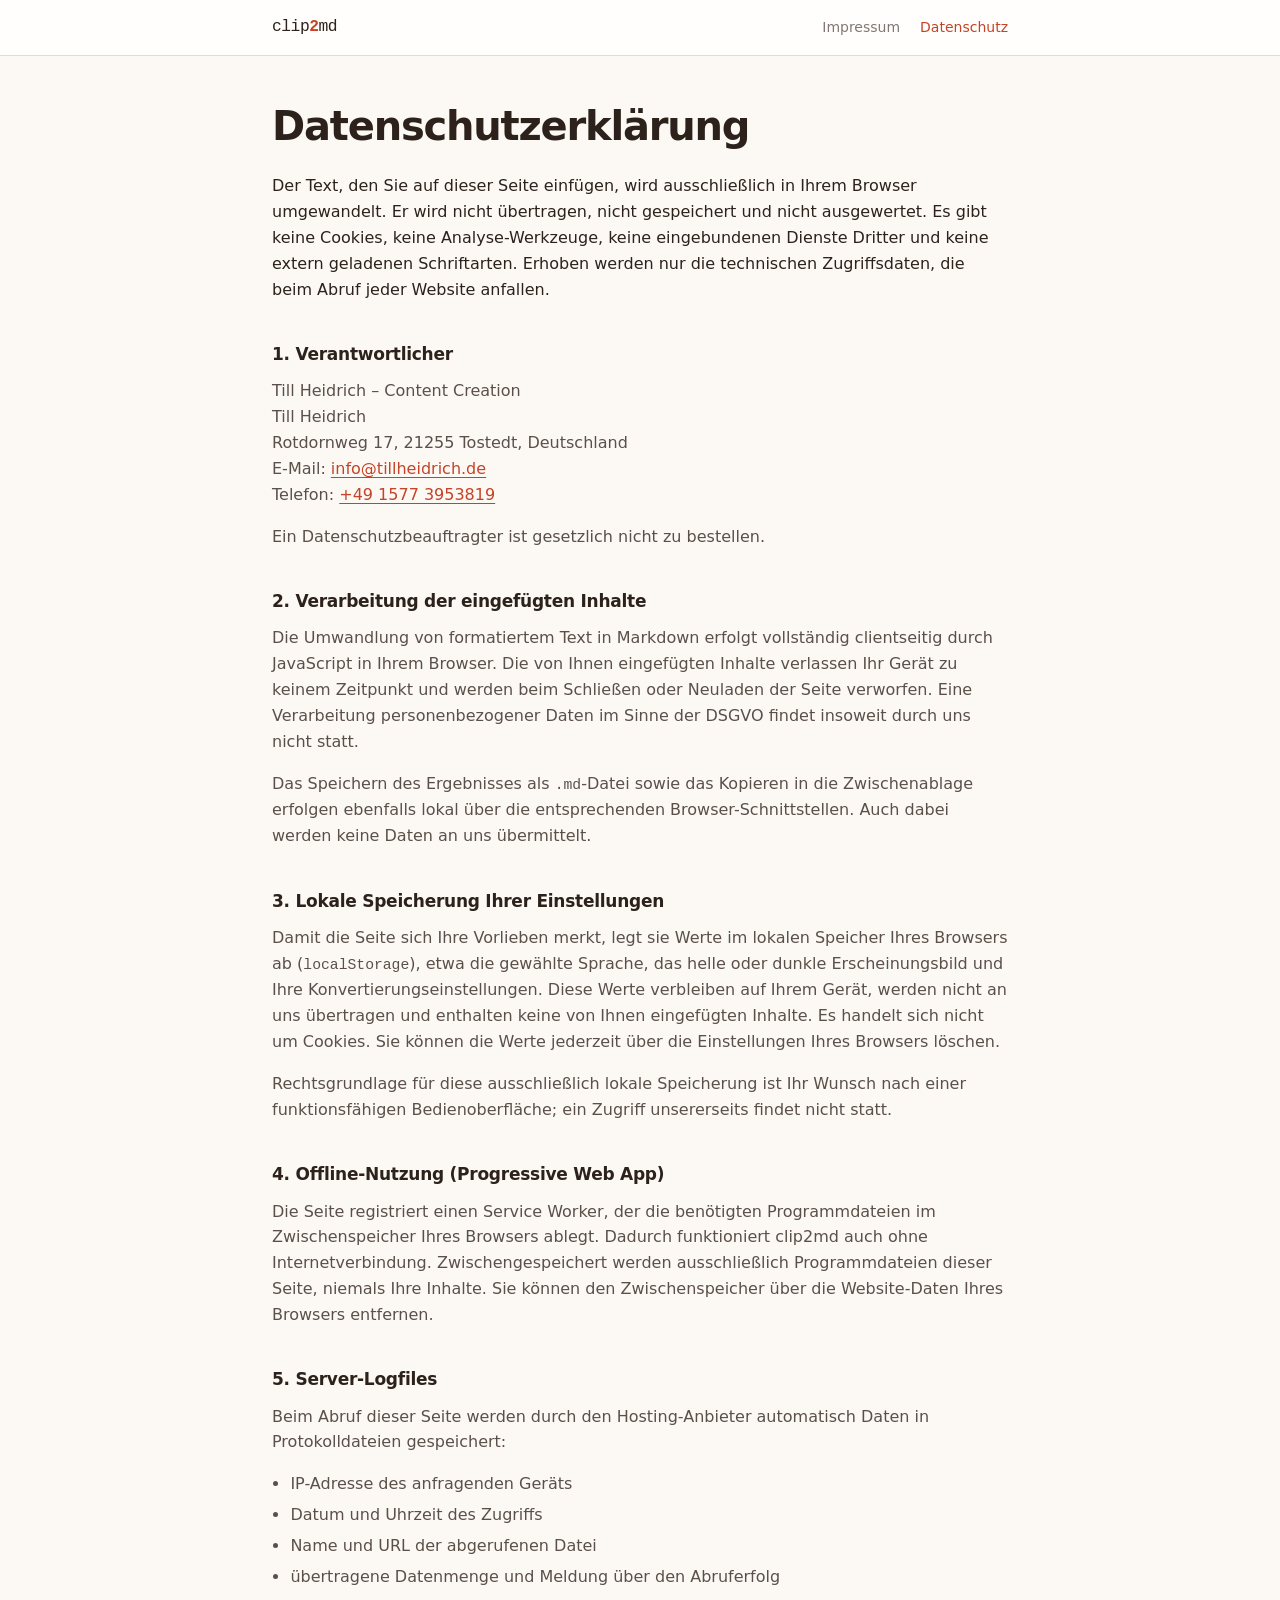
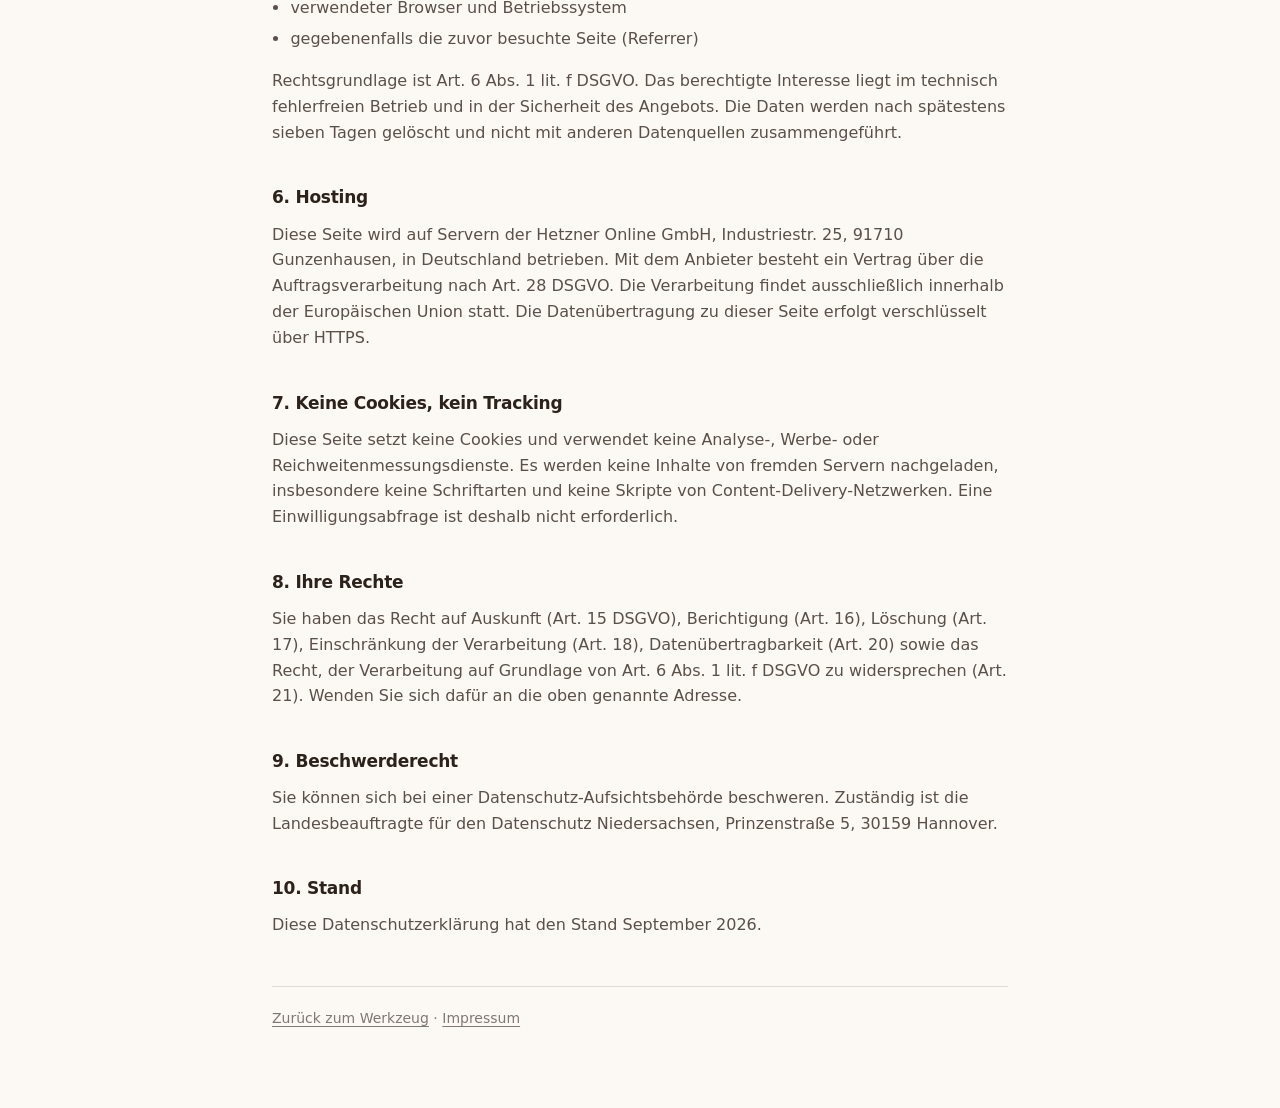
==== datenschutz.html @ d0979544 "Impressum und Datenschutzerklaerung ergaenzt, Footer-Links, SW-Cache v3" ====
<!DOCTYPE html>
<html lang="de">
<head>
<meta charset="UTF-8" />
<meta name="viewport" content="width=device-width, initial-scale=1.0" />
<meta name="robots" content="noindex" />
<meta name="theme-color" content="#faf7f2" />
<title>Datenschutzerklärung — clip2md</title>
<link rel="icon" href="icon.svg" type="image/svg+xml" />
<link rel="stylesheet" href="legal.css" />
<script>
  try { var t = JSON.parse(localStorage.getItem('clip2md:theme')); if (t === 'dark') document.documentElement.setAttribute('data-theme','dark'); } catch (e) {}
</script>
</head>
<body>
  <header class="legal-head">
    <div class="inner">
      <a class="back" href="/"><span class="wordmark">clip<b>2</b>md</span></a>
      <nav>
        <a href="impressum.html">Impressum</a>
        <a href="datenschutz.html" aria-current="page">Datenschutz</a>
      </nav>
    </div>
  </header>

  <main class="legal">
    <h1>Datenschutzerklärung</h1>

    <p class="intro">
      Der Text, den Sie auf dieser Seite einfügen, wird ausschließlich in Ihrem Browser
      umgewandelt. Er wird nicht übertragen, nicht gespeichert und nicht ausgewertet. Es gibt
      keine Cookies, keine Analyse-Werkzeuge, keine eingebundenen Dienste Dritter und keine
      extern geladenen Schriftarten. Erhoben werden nur die technischen Zugriffsdaten, die beim
      Abruf jeder Website anfallen.
    </p>

    <h2>1. Verantwortlicher</h2>
    <p>
      Till Heidrich – Content Creation<br />
      Till Heidrich<br />
      Rotdornweg 17, 21255 Tostedt, Deutschland<br />
      E-Mail: <a href="mailto:info@tillheidrich.de">info@tillheidrich.de</a><br />
      Telefon: <a href="tel:+4915773953819">+49 1577 3953819</a>
    </p>
    <p>Ein Datenschutzbeauftragter ist gesetzlich nicht zu bestellen.</p>

    <h2>2. Verarbeitung der eingefügten Inhalte</h2>
    <p>
      Die Umwandlung von formatiertem Text in Markdown erfolgt vollständig clientseitig durch
      JavaScript in Ihrem Browser. Die von Ihnen eingefügten Inhalte verlassen Ihr Gerät zu
      keinem Zeitpunkt und werden beim Schließen oder Neuladen der Seite verworfen. Eine
      Verarbeitung personenbezogener Daten im Sinne der DSGVO findet insoweit durch uns nicht
      statt.
    </p>
    <p>
      Das Speichern des Ergebnisses als <code>.md</code>-Datei sowie das Kopieren in die
      Zwischenablage erfolgen ebenfalls lokal über die entsprechenden Browser-Schnittstellen.
      Auch dabei werden keine Daten an uns übermittelt.
    </p>

    <h2>3. Lokale Speicherung Ihrer Einstellungen</h2>
    <p>
      Damit die Seite sich Ihre Vorlieben merkt, legt sie Werte im lokalen Speicher Ihres
      Browsers ab (<span class="mono">localStorage</span>), etwa die gewählte Sprache, das
      helle oder dunkle Erscheinungsbild und Ihre Konvertierungseinstellungen. Diese Werte
      verbleiben auf Ihrem Gerät, werden nicht an uns übertragen und enthalten keine von Ihnen
      eingefügten Inhalte. Es handelt sich nicht um Cookies. Sie können die Werte jederzeit über
      die Einstellungen Ihres Browsers löschen.
    </p>
    <p>
      Rechtsgrundlage für diese ausschließlich lokale Speicherung ist Ihr Wunsch nach einer
      funktionsfähigen Bedienoberfläche; ein Zugriff unsererseits findet nicht statt.
    </p>

    <h2>4. Offline-Nutzung (Progressive Web App)</h2>
    <p>
      Die Seite registriert einen Service Worker, der die benötigten Programmdateien im
      Zwischenspeicher Ihres Browsers ablegt. Dadurch funktioniert clip2md auch ohne
      Internetverbindung. Zwischengespeichert werden ausschließlich Programmdateien dieser
      Seite, niemals Ihre Inhalte. Sie können den Zwischenspeicher über die Website-Daten Ihres
      Browsers entfernen.
    </p>

    <h2>5. Server-Logfiles</h2>
    <p>
      Beim Abruf dieser Seite werden durch den Hosting-Anbieter automatisch Daten in
      Protokolldateien gespeichert:
    </p>
    <ul>
      <li>IP-Adresse des anfragenden Geräts</li>
      <li>Datum und Uhrzeit des Zugriffs</li>
      <li>Name und URL der abgerufenen Datei</li>
      <li>übertragene Datenmenge und Meldung über den Abruferfolg</li>
      <li>verwendeter Browser und Betriebssystem</li>
      <li>gegebenenfalls die zuvor besuchte Seite (Referrer)</li>
    </ul>
    <p>
      Rechtsgrundlage ist Art. 6 Abs. 1 lit. f DSGVO. Das berechtigte Interesse liegt im
      technisch fehlerfreien Betrieb und in der Sicherheit des Angebots. Die Daten werden nach
      spätestens sieben Tagen gelöscht und nicht mit anderen Datenquellen zusammengeführt.
    </p>

    <h2>6. Hosting</h2>
    <p>
      Diese Seite wird auf Servern der Hetzner Online GmbH, Industriestr. 25, 91710
      Gunzenhausen, in Deutschland betrieben. Mit dem Anbieter besteht ein Vertrag über die
      Auftragsverarbeitung nach Art. 28 DSGVO. Die Verarbeitung findet ausschließlich innerhalb
      der Europäischen Union statt. Die Datenübertragung zu dieser Seite erfolgt verschlüsselt
      über HTTPS.
    </p>

    <h2>7. Keine Cookies, kein Tracking</h2>
    <p>
      Diese Seite setzt keine Cookies und verwendet keine Analyse-, Werbe- oder
      Reichweitenmessungsdienste. Es werden keine Inhalte von fremden Servern nachgeladen,
      insbesondere keine Schriftarten und keine Skripte von Content-Delivery-Netzwerken. Eine
      Einwilligungsabfrage ist deshalb nicht erforderlich.
    </p>

    <h2>8. Ihre Rechte</h2>
    <p>
      Sie haben das Recht auf Auskunft (Art. 15 DSGVO), Berichtigung (Art. 16), Löschung
      (Art. 17), Einschränkung der Verarbeitung (Art. 18), Datenübertragbarkeit (Art. 20) sowie
      das Recht, der Verarbeitung auf Grundlage von Art. 6 Abs. 1 lit. f DSGVO zu widersprechen
      (Art. 21). Wenden Sie sich dafür an die oben genannte Adresse.
    </p>

    <h2>9. Beschwerderecht</h2>
    <p>
      Sie können sich bei einer Datenschutz-Aufsichtsbehörde beschweren. Zuständig ist die
      Landesbeauftragte für den Datenschutz Niedersachsen, Prinzenstraße 5, 30159 Hannover.
    </p>

    <h2>10. Stand</h2>
    <p>Diese Datenschutzerklärung hat den Stand September 2026.</p>

    <div class="legal-foot">
      <a href="/">Zurück zum Werkzeug</a> · <a href="impressum.html">Impressum</a>
    </div>
  </main>
</body>
</html>
---- legal.css ----
@font-face { font-family: "Geist"; src: url("vendor/fonts/Geist-Variable.woff2") format("woff2"); font-weight: 100 900; font-style: normal; font-display: swap; }
@font-face { font-family: "Geist Mono"; src: url("vendor/fonts/GeistMono-Variable.woff2") format("woff2"); font-weight: 100 900; font-style: normal; font-display: swap; }

:root {
  --paper: oklch(98.4% 0.006 80);
  --surface: oklch(99.6% 0.003 80);
  --line: oklch(89% 0.008 75);
  --ink: oklch(26% 0.02 55);
  --ink-2: oklch(44% 0.018 55);
  --ink-3: oklch(58% 0.014 55);
  --accent: oklch(56% 0.168 34);
  --accent-hi: oklch(52% 0.18 33);
  --r: 10px;
  --font: "Geist", ui-sans-serif, system-ui, -apple-system, "Segoe UI", Roboto, sans-serif;
  --mono: "Geist Mono", ui-monospace, "SF Mono", Menlo, Consolas, monospace;
}
[data-theme="dark"] {
  --paper: oklch(19% 0.008 60);
  --surface: oklch(22% 0.01 60);
  --line: oklch(30% 0.012 60);
  --ink: oklch(93% 0.006 75);
  --ink-2: oklch(72% 0.012 70);
  --ink-3: oklch(60% 0.012 65);
  --accent: oklch(70% 0.15 40);
  --accent-hi: oklch(76% 0.14 42);
}

*, *::before, *::after { box-sizing: border-box; }
html { -webkit-text-size-adjust: 100%; }
body {
  margin: 0; background: var(--paper); color: var(--ink);
  font-family: var(--font); font-size: 1rem; line-height: 1.62;
  -webkit-font-smoothing: antialiased;
}

.legal-head { border-bottom: 1px solid var(--line); background: var(--surface); }
.legal-head .inner, main.legal { width: min(100% - 2.5rem, 46rem); margin-inline: auto; }
.legal-head .inner { display: flex; align-items: center; justify-content: space-between; gap: 1rem; padding: 0.9rem 0; }
.legal-head a.back { display: inline-flex; align-items: center; gap: 0.45rem; text-decoration: none; color: var(--ink); font-weight: 500; }
.legal-head .wordmark { font-family: var(--mono); font-size: 1.02rem; letter-spacing: -0.03em; }
.legal-head .wordmark b { color: var(--accent); }
.legal-head nav { display: flex; gap: 1.25rem; font-size: 0.875rem; }
.legal-head nav a { color: var(--ink-3); text-decoration: none; }
.legal-head nav a:hover, .legal-head nav a[aria-current="page"] { color: var(--accent); }

main.legal { padding: 3rem 0 5rem; }
h1 { font-size: clamp(1.9rem, 1.5rem + 1.6vw, 2.5rem); letter-spacing: -0.03em; line-height: 1.12; margin: 0 0 1.5rem; }
h2 { font-size: 1.0625rem; letter-spacing: -0.015em; margin: 2.4rem 0 0.6rem; }
p { margin: 0 0 1em; color: var(--ink-2); }
p.intro { color: var(--ink); }
ul { padding-left: 1.15rem; margin: 0 0 1em; color: var(--ink-2); }
li { margin-bottom: 0.32em; }
a { color: var(--accent); text-underline-offset: 3px; }
a:hover { color: var(--accent-hi); }
:focus-visible { outline: 2px solid var(--accent); outline-offset: 3px; border-radius: 3px; }
code, .mono { font-family: var(--mono); font-size: 0.92em; }

table.legal-table { border-collapse: collapse; margin: 0 0 1em; }
table.legal-table th { text-align: left; font-weight: 500; color: var(--ink-3); padding: 0.22rem 1.6rem 0.22rem 0; vertical-align: top; white-space: nowrap; font-size: 0.9375rem; }
table.legal-table td { padding: 0.22rem 0; vertical-align: top; color: var(--ink-2); }

.legal-foot { border-top: 1px solid var(--line); margin-top: 3rem; padding-top: 1.25rem; font-size: 0.875rem; color: var(--ink-3); }
.legal-foot a { color: var(--ink-3); }
.legal-foot a:hover { color: var(--accent); }

@media (prefers-reduced-motion: reduce) { *, *::before, *::after { transition-duration: 0.01ms !important; animation-duration: 0.01ms !important; } }
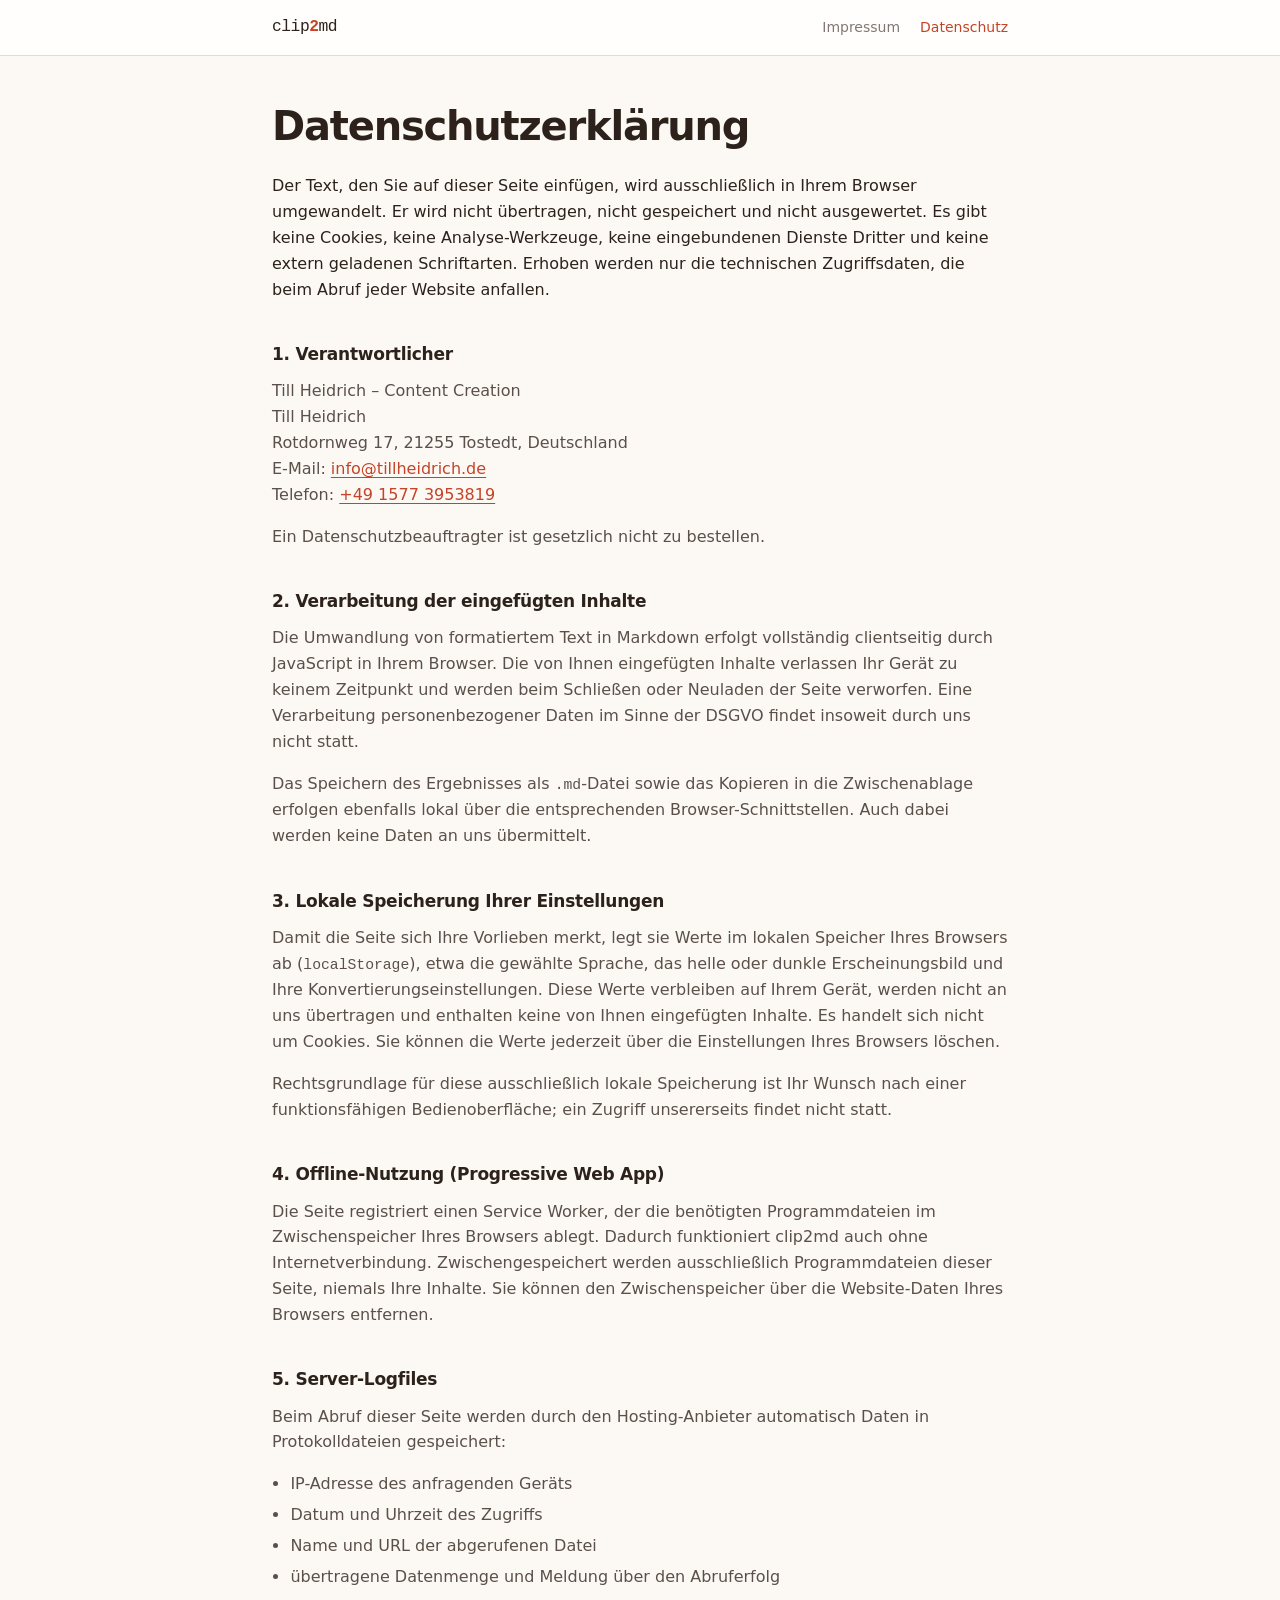
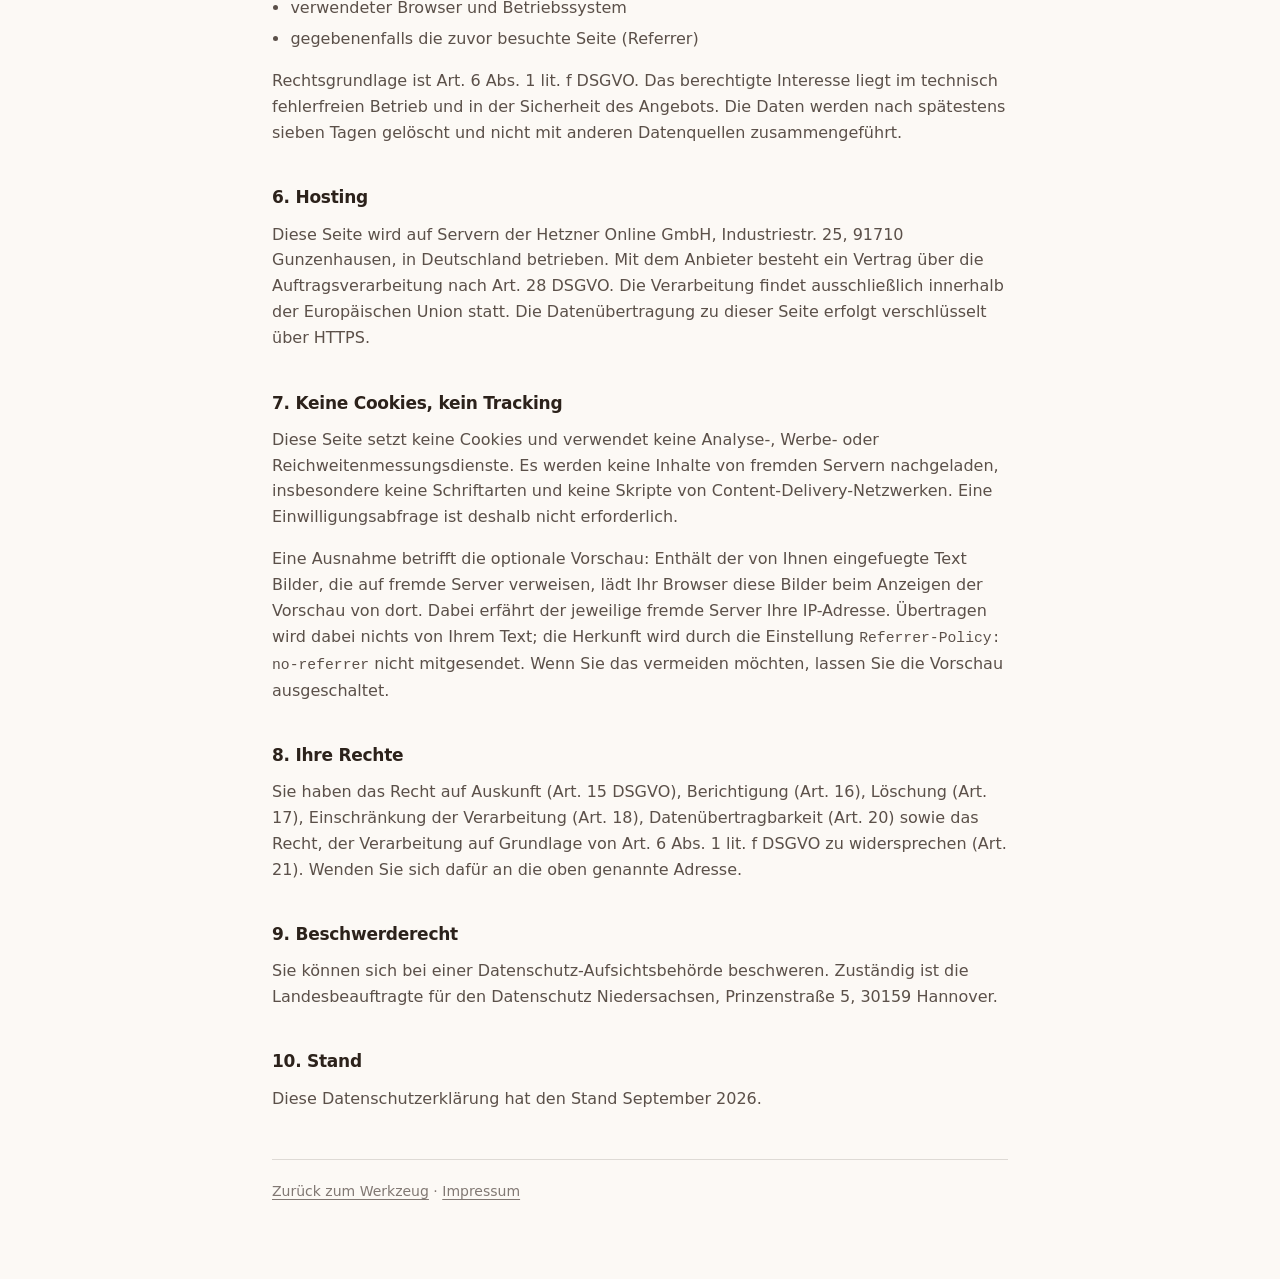
==== commit 916d4b7c: "Logo als Pfade, Undo-Fix beim Einfuegen, Drop-Schutz, CSP/HSTS, Datenschutz praezisiert" ====
--- a/datenschutz.html
+++ b/datenschutz.html
@@ -116,6 +116,14 @@
       insbesondere keine Schriftarten und keine Skripte von Content-Delivery-Netzwerken. Eine
       Einwilligungsabfrage ist deshalb nicht erforderlich.
     </p>
+    <p>
+      Eine Ausnahme betrifft die optionale Vorschau: Enthält der von Ihnen eingefuegte Text
+      Bilder, die auf fremde Server verweisen, lädt Ihr Browser diese Bilder beim Anzeigen der
+      Vorschau von dort. Dabei erfährt der jeweilige fremde Server Ihre IP-Adresse. Übertragen
+      wird dabei nichts von Ihrem Text; die Herkunft wird durch die Einstellung
+      <span class="mono">Referrer-Policy: no-referrer</span> nicht mitgesendet. Wenn Sie das
+      vermeiden möchten, lassen Sie die Vorschau ausgeschaltet.
+    </p>
 
     <h2>8. Ihre Rechte</h2>
     <p>
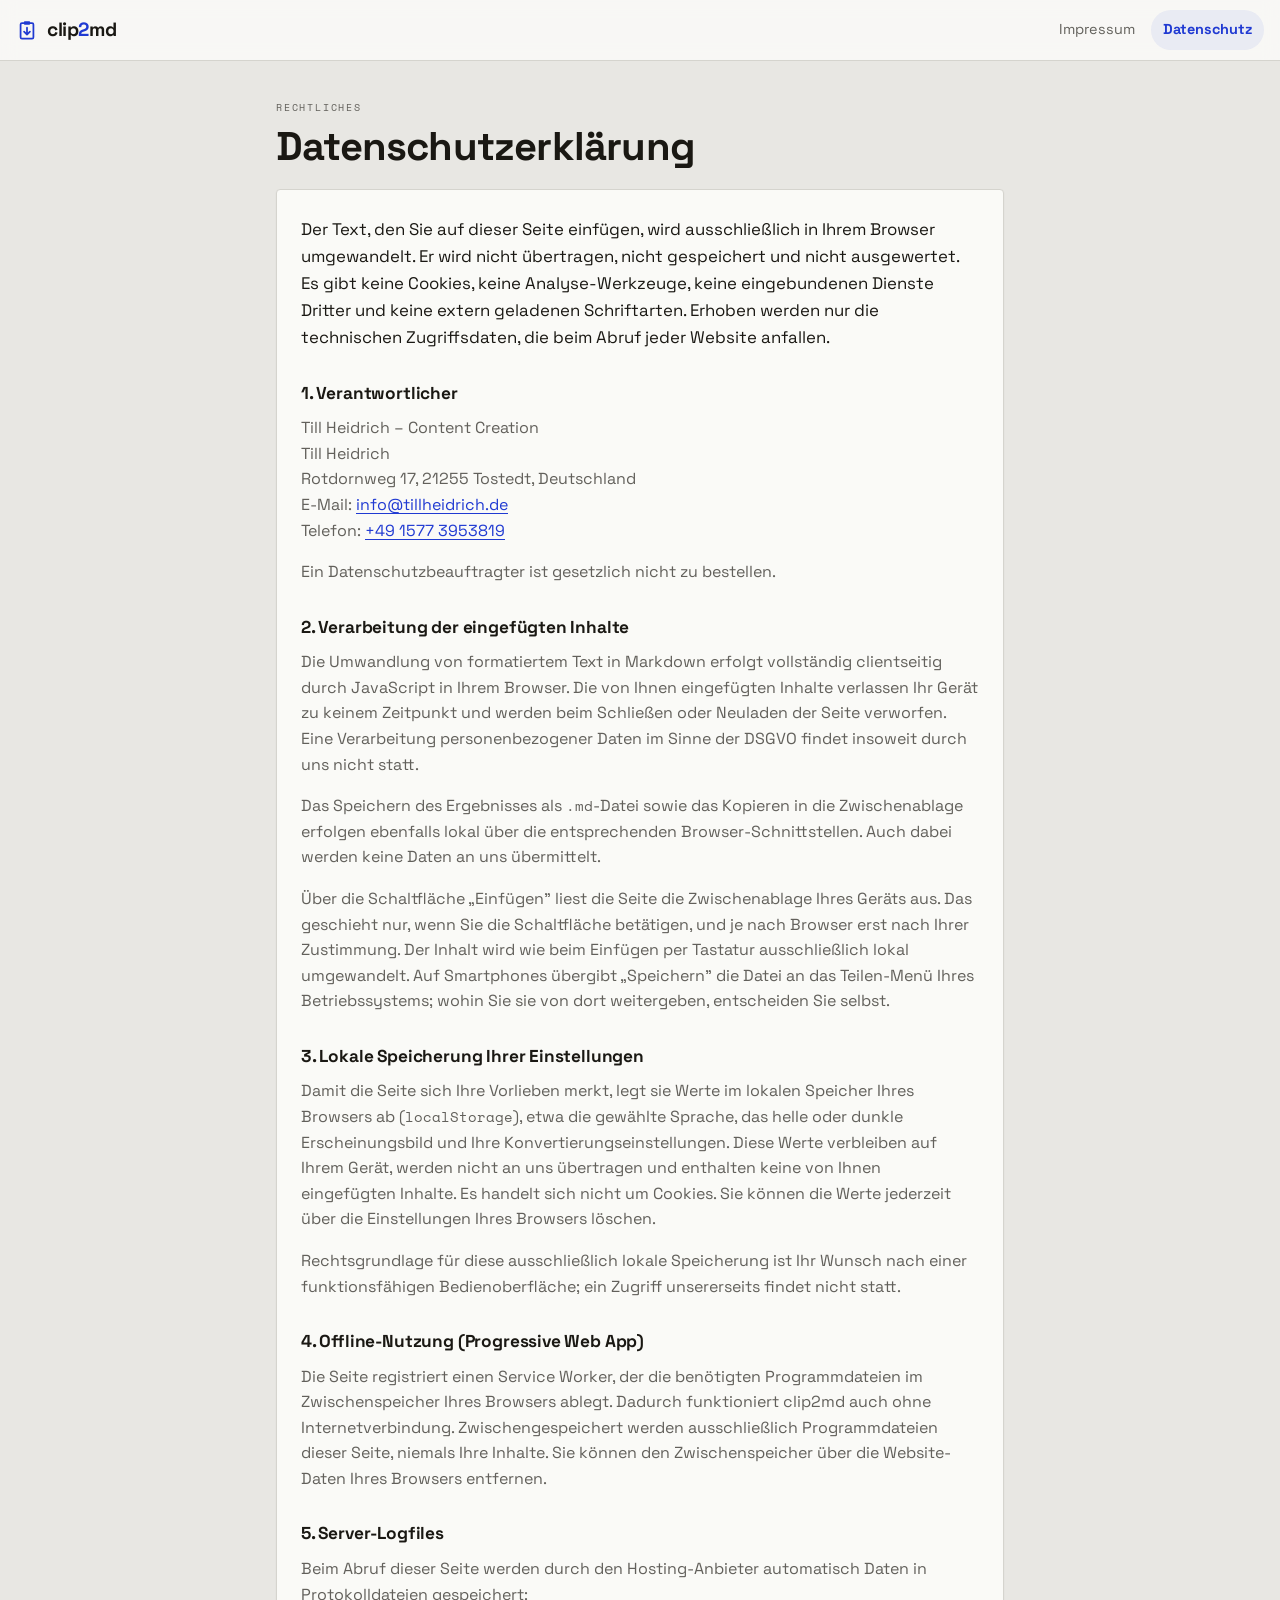
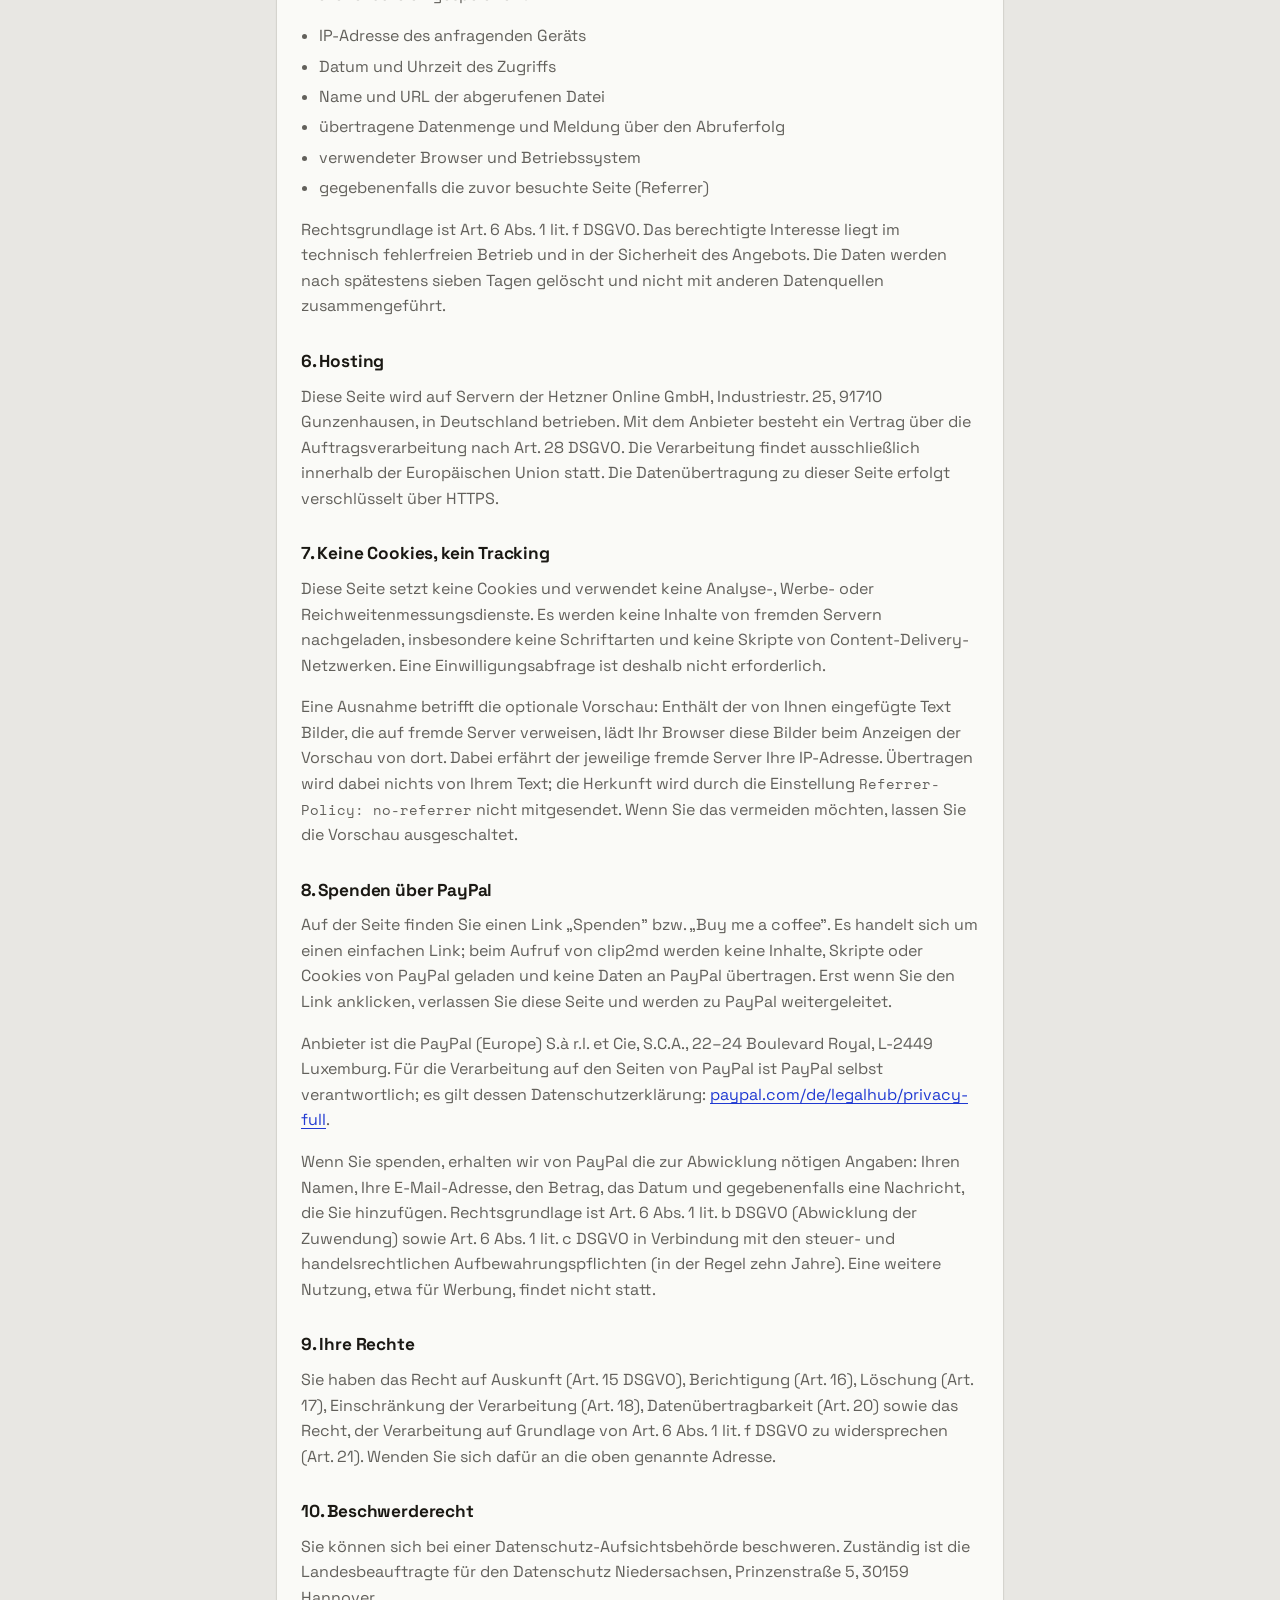
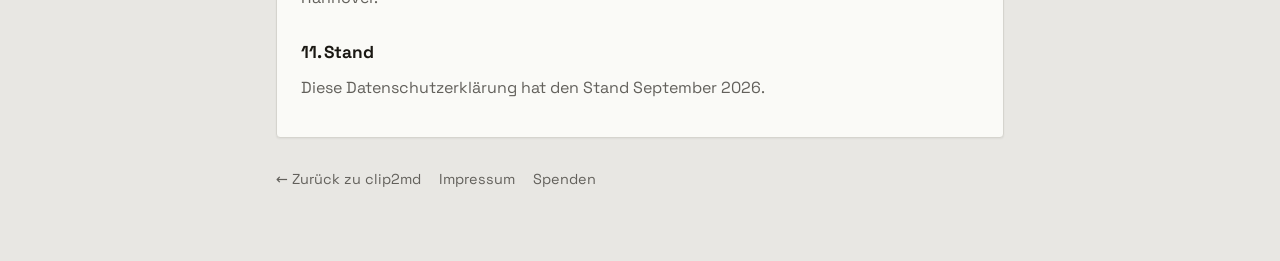
==== commit fe9401c3: "Klarbild-Design, neues Logo, Ein-Klick-Einfügen, mobil überarbeitet, Spenden-Knopf - Design auf Klar" ====
--- a/datenschutz.html
+++ b/datenschutz.html
@@ -2,29 +2,29 @@
 <html lang="de">
 <head>
 <meta charset="UTF-8" />
-<meta name="viewport" content="width=device-width, initial-scale=1.0" />
+<meta name="viewport" content="width=device-width, initial-scale=1, viewport-fit=cover" />
 <meta name="robots" content="noindex" />
-<meta name="theme-color" content="#faf7f2" />
+<meta name="theme-color" content="#EAEAE3" />
 <title>Datenschutzerklärung — clip2md</title>
-<link rel="icon" href="icon.svg" type="image/svg+xml" />
-<link rel="stylesheet" href="legal.css" />
+<link rel="icon" href="/icon.svg" type="image/svg+xml" />
+<link rel="stylesheet" href="/legal.css" />
 <script>
-  try { var t = JSON.parse(localStorage.getItem('clip2md:theme')); if (t === 'dark') document.documentElement.setAttribute('data-theme','dark'); } catch (e) {}
+  try { var th = JSON.parse(localStorage.getItem('clip2md:theme')); if (th === 'dark' || (th === null && matchMedia('(prefers-color-scheme: dark)').matches)) document.documentElement.setAttribute('data-theme','dark'); } catch (e) {}
 </script>
 </head>
 <body>
-  <header class="legal-head">
-    <div class="inner">
-      <a class="back" href="/"><span class="wordmark">clip<b>2</b>md</span></a>
-      <nav>
-        <a href="impressum.html">Impressum</a>
-        <a href="datenschutz.html" aria-current="page">Datenschutz</a>
-      </nav>
-    </div>
+  <header class="topbar">
+    <a class="brand" href="/"><svg viewBox="0 0 24 24" aria-hidden="true"><g fill="none" stroke="currentColor" stroke-width="1.9" stroke-linecap="round" stroke-linejoin="round"><rect x="5" y="4.5" width="14" height="17" rx="1.5"/><path d="M12 9.5v7.5M8.8 13.8 12 17l3.2-3.2"/></g><rect x="8.6" y="2.4" width="6.8" height="3.8" rx="1" fill="currentColor"/></svg><span>clip<span class="two">2</span>md</span></a>
+    <nav>
+      <a href="/impressum.html">Impressum</a>
+      <a href="/datenschutz.html" aria-current="page">Datenschutz</a>
+    </nav>
   </header>
 
   <main class="legal">
+    <span class="mono-label">Rechtliches</span>
     <h1>Datenschutzerklärung</h1>
+    <div class="card">
 
     <p class="intro">
       Der Text, den Sie auf dieser Seite einfügen, wird ausschließlich in Ihrem Browser
@@ -56,6 +56,13 @@
       Das Speichern des Ergebnisses als <code>.md</code>-Datei sowie das Kopieren in die
       Zwischenablage erfolgen ebenfalls lokal über die entsprechenden Browser-Schnittstellen.
       Auch dabei werden keine Daten an uns übermittelt.
+    </p>
+    <p>
+      Über die Schaltfläche „Einfügen" liest die Seite die Zwischenablage Ihres Geräts aus. Das
+      geschieht nur, wenn Sie die Schaltfläche betätigen, und je nach Browser erst nach Ihrer
+      Zustimmung. Der Inhalt wird wie beim Einfügen per Tastatur ausschließlich lokal umgewandelt.
+      Auf Smartphones übergibt „Speichern" die Datei an das Teilen-Menü Ihres Betriebssystems; wohin
+      Sie sie von dort weitergeben, entscheiden Sie selbst.
     </p>
 
     <h2>3. Lokale Speicherung Ihrer Einstellungen</h2>
@@ -117,7 +124,7 @@
       Einwilligungsabfrage ist deshalb nicht erforderlich.
     </p>
     <p>
-      Eine Ausnahme betrifft die optionale Vorschau: Enthält der von Ihnen eingefuegte Text
+      Eine Ausnahme betrifft die optionale Vorschau: Enthält der von Ihnen eingefügte Text
       Bilder, die auf fremde Server verweisen, lädt Ihr Browser diese Bilder beim Anzeigen der
       Vorschau von dort. Dabei erfährt der jeweilige fremde Server Ihre IP-Adresse. Übertragen
       wird dabei nichts von Ihrem Text; die Herkunft wird durch die Einstellung
@@ -125,7 +132,28 @@
       vermeiden möchten, lassen Sie die Vorschau ausgeschaltet.
     </p>
 
-    <h2>8. Ihre Rechte</h2>
+    <h2>8. Spenden über PayPal</h2>
+    <p>
+      Auf der Seite finden Sie einen Link „Spenden" bzw. „Buy me a coffee". Es handelt sich um einen
+      einfachen Link; beim Aufruf von clip2md werden keine Inhalte, Skripte oder Cookies von PayPal
+      geladen und keine Daten an PayPal übertragen. Erst wenn Sie den Link anklicken, verlassen Sie
+      diese Seite und werden zu PayPal weitergeleitet.
+    </p>
+    <p>
+      Anbieter ist die PayPal (Europe) S.à r.l. et Cie, S.C.A., 22–24 Boulevard Royal, L-2449
+      Luxemburg. Für die Verarbeitung auf den Seiten von PayPal ist PayPal selbst verantwortlich; es
+      gilt dessen Datenschutzerklärung:
+      <a href="https://www.paypal.com/de/legalhub/privacy-full" rel="noopener nofollow">paypal.com/de/legalhub/privacy-full</a>.
+    </p>
+    <p>
+      Wenn Sie spenden, erhalten wir von PayPal die zur Abwicklung nötigen Angaben: Ihren Namen, Ihre
+      E-Mail-Adresse, den Betrag, das Datum und gegebenenfalls eine Nachricht, die Sie hinzufügen.
+      Rechtsgrundlage ist Art. 6 Abs. 1 lit. b DSGVO (Abwicklung der Zuwendung) sowie Art. 6 Abs. 1
+      lit. c DSGVO in Verbindung mit den steuer- und handelsrechtlichen Aufbewahrungspflichten
+      (in der Regel zehn Jahre). Eine weitere Nutzung, etwa für Werbung, findet nicht statt.
+    </p>
+
+    <h2>9. Ihre Rechte</h2>
     <p>
       Sie haben das Recht auf Auskunft (Art. 15 DSGVO), Berichtigung (Art. 16), Löschung
       (Art. 17), Einschränkung der Verarbeitung (Art. 18), Datenübertragbarkeit (Art. 20) sowie
@@ -133,17 +161,20 @@
       (Art. 21). Wenden Sie sich dafür an die oben genannte Adresse.
     </p>
 
-    <h2>9. Beschwerderecht</h2>
+    <h2>10. Beschwerderecht</h2>
     <p>
       Sie können sich bei einer Datenschutz-Aufsichtsbehörde beschweren. Zuständig ist die
       Landesbeauftragte für den Datenschutz Niedersachsen, Prinzenstraße 5, 30159 Hannover.
     </p>
 
-    <h2>10. Stand</h2>
+    <h2>11. Stand</h2>
     <p>Diese Datenschutzerklärung hat den Stand September 2026.</p>
 
+    </div>
     <div class="legal-foot">
-      <a href="/">Zurück zum Werkzeug</a> · <a href="impressum.html">Impressum</a>
+      <a href="/">← Zurück zu clip2md</a>
+      <a href="/impressum.html">Impressum</a>
+      <a href="https://www.paypal.com/donate/?business=info%40tillheidrich.de&amp;currency_code=EUR&amp;item_name=clip2md" target="_blank" rel="noopener nofollow">Spenden</a>
     </div>
   </main>
 </body>
--- a/legal.css
+++ b/legal.css
@@ -1,66 +1,64 @@
-@font-face { font-family: "Geist"; src: url("vendor/fonts/Geist-Variable.woff2") format("woff2"); font-weight: 100 900; font-style: normal; font-display: swap; }
-@font-face { font-family: "Geist Mono"; src: url("vendor/fonts/GeistMono-Variable.woff2") format("woff2"); font-weight: 100 900; font-style: normal; font-display: swap; }
+@font-face { font-family: "Space Grotesk"; src: url("/vendor/fonts/space-grotesk-latin-400-normal.woff2") format("woff2"); font-weight: 400; font-display: swap; }
+@font-face { font-family: "Space Grotesk"; src: url("/vendor/fonts/space-grotesk-latin-700-normal.woff2") format("woff2"); font-weight: 700; font-display: swap; }
+@font-face { font-family: "Space Mono"; src: url("/vendor/fonts/space-mono-latin-400-normal.woff2") format("woff2"); font-weight: 400; font-display: swap; }
 
 :root {
-  --paper: oklch(98.4% 0.006 80);
-  --surface: oklch(99.6% 0.003 80);
-  --line: oklch(89% 0.008 75);
-  --ink: oklch(26% 0.02 55);
-  --ink-2: oklch(44% 0.018 55);
-  --ink-3: oklch(58% 0.014 55);
-  --accent: oklch(56% 0.168 34);
-  --accent-hi: oklch(52% 0.18 33);
-  --r: 10px;
-  --font: "Geist", ui-sans-serif, system-ui, -apple-system, "Segoe UI", Roboto, sans-serif;
-  --mono: "Geist Mono", ui-monospace, "SF Mono", Menlo, Consolas, monospace;
+  --paper: oklch(92.8% 0.005 95); --card: oklch(98.4% 0.004 95); --tint: oklch(95.6% 0.005 95);
+  --line: oklch(86.8% 0.007 95); --mark: oklch(70% 0.006 95);
+  --ink: oklch(21% 0.01 95); --ink-soft: oklch(49% 0.008 95);
+  --accent: oklch(45% 0.23 267); --accent-2: oklch(38% 0.21 267); --accent-bg: oklch(45% 0.23 267 / 0.07); --on-accent: #fff;
+  --radius: 4px; --shadow: 0 1px 2px oklch(21% 0.01 95 / 0.05);
+  --sans: "Space Grotesk", system-ui, -apple-system, sans-serif;
+  --mono: "Space Mono", ui-monospace, Menlo, monospace;
 }
 [data-theme="dark"] {
-  --paper: oklch(19% 0.008 60);
-  --surface: oklch(22% 0.01 60);
-  --line: oklch(30% 0.012 60);
-  --ink: oklch(93% 0.006 75);
-  --ink-2: oklch(72% 0.012 70);
-  --ink-3: oklch(60% 0.012 65);
-  --accent: oklch(70% 0.15 40);
-  --accent-hi: oklch(76% 0.14 42);
+  --paper: oklch(17.5% 0.01 267); --card: oklch(21% 0.012 267); --tint: oklch(24% 0.014 267);
+  --line: oklch(31% 0.015 267); --mark: oklch(52% 0.012 267);
+  --ink: oklch(94% 0.005 95); --ink-soft: oklch(72% 0.01 95);
+  --accent: oklch(70% 0.15 267); --accent-2: oklch(79% 0.12 267); --accent-bg: oklch(70% 0.15 267 / 0.14); --on-accent: oklch(17% 0.03 267);
+  --shadow: 0 1px 2px oklch(0% 0 0 / 0.3);
 }
-
 *, *::before, *::after { box-sizing: border-box; }
 html { -webkit-text-size-adjust: 100%; }
-body {
-  margin: 0; background: var(--paper); color: var(--ink);
-  font-family: var(--font); font-size: 1rem; line-height: 1.62;
-  -webkit-font-smoothing: antialiased;
+body { margin: 0; background: var(--paper); color: var(--ink); font-family: var(--sans); font-size: 16px; line-height: 1.6;
+  -webkit-font-smoothing: antialiased; padding-left: env(safe-area-inset-left); padding-right: env(safe-area-inset-right); }
+a { color: var(--accent); text-underline-offset: 3px; }
+a:hover { color: var(--accent-2); }
+:focus-visible { outline: 2px solid var(--accent); outline-offset: 2px; }
+
+.topbar { position: sticky; top: 0; z-index: 10; display: flex; align-items: center; gap: 12px;
+  padding: calc(10px + env(safe-area-inset-top)) 16px 10px; border-bottom: 1px solid var(--line);
+  background: color-mix(in oklab, var(--card) 88%, transparent); backdrop-filter: blur(8px); -webkit-backdrop-filter: blur(8px); }
+.brand { display: inline-flex; align-items: center; gap: 9px; color: var(--ink); text-decoration: none; font-weight: 700; font-size: 1.2rem; letter-spacing: -0.02em; }
+.brand:hover { color: var(--ink); }
+.brand svg { width: 22px; height: 22px; color: var(--accent); }
+.brand .two { color: var(--accent); }
+.topbar nav { margin-left: auto; display: flex; gap: 4px; flex-wrap: wrap; }
+.topbar nav a { min-height: 40px; display: inline-flex; align-items: center; padding: 0 12px; border-radius: 999px; color: var(--ink-soft); text-decoration: none; font-size: 0.9rem; }
+.topbar nav a:hover { color: var(--ink); background: var(--tint); }
+.topbar nav a[aria-current="page"] { color: var(--accent); background: var(--accent-bg); font-weight: 700; }
+
+main.legal { max-width: 760px; margin: 0 auto; padding: 32px 16px calc(64px + env(safe-area-inset-bottom)); }
+.mono-label { font-family: var(--mono); font-size: 10px; letter-spacing: 0.18em; text-transform: uppercase; color: var(--ink-soft); }
+h1 { font-size: clamp(1.9rem, 1.5rem + 1.6vw, 2.5rem); letter-spacing: -0.02em; line-height: 1.12; margin: 6px 0 20px; }
+.card { background: var(--card); border: 1px solid var(--line); border-radius: var(--radius); box-shadow: var(--shadow); padding: 8px 24px 20px; }
+h2 { font-size: 1.08rem; letter-spacing: -0.01em; margin: 1.8rem 0 0.5rem; }
+p { margin: 0 0 1em; color: var(--ink-soft); }
+p.intro { color: var(--ink); font-size: 1.05rem; margin-bottom: 20px; }
+ul { padding-left: 1.15rem; margin: 0 0 1em; color: var(--ink-soft); }
+li { margin-bottom: 0.3em; }
+code, .mono { font-family: var(--mono); font-size: 0.88em; }
+table.legal-table { border-collapse: collapse; margin: 0 0 1em; width: 100%; }
+table.legal-table th { text-align: left; font-weight: 400; color: var(--ink-soft); padding: 0.3rem 1.4rem 0.3rem 0; vertical-align: top; white-space: nowrap; font-family: var(--mono); font-size: 0.78rem; letter-spacing: .04em; }
+table.legal-table td { padding: 0.3rem 0; vertical-align: top; overflow-wrap: anywhere; }
+.legal-foot { margin-top: 24px; display: flex; gap: 8px 18px; flex-wrap: wrap; font-size: 0.9rem; }
+.legal-foot a { color: var(--ink-soft); text-decoration: none; padding: 6px 0; }
+.legal-foot a:hover { color: var(--accent); }
+@media (max-width: 560px) {
+  .card { padding: 4px 16px 16px; }
+  .topbar nav a { padding: 0 10px; font-size: 0.85rem; }
+  table.legal-table th, table.legal-table td { display: block; padding: 0; }
+  table.legal-table td { margin-bottom: 10px; }
 }
-
-.legal-head { border-bottom: 1px solid var(--line); background: var(--surface); }
-.legal-head .inner, main.legal { width: min(100% - 2.5rem, 46rem); margin-inline: auto; }
-.legal-head .inner { display: flex; align-items: center; justify-content: space-between; gap: 1rem; padding: 0.9rem 0; }
-.legal-head a.back { display: inline-flex; align-items: center; gap: 0.45rem; text-decoration: none; color: var(--ink); font-weight: 500; }
-.legal-head .wordmark { font-family: var(--mono); font-size: 1.02rem; letter-spacing: -0.03em; }
-.legal-head .wordmark b { color: var(--accent); }
-.legal-head nav { display: flex; gap: 1.25rem; font-size: 0.875rem; }
-.legal-head nav a { color: var(--ink-3); text-decoration: none; }
-.legal-head nav a:hover, .legal-head nav a[aria-current="page"] { color: var(--accent); }
-
-main.legal { padding: 3rem 0 5rem; }
-h1 { font-size: clamp(1.9rem, 1.5rem + 1.6vw, 2.5rem); letter-spacing: -0.03em; line-height: 1.12; margin: 0 0 1.5rem; }
-h2 { font-size: 1.0625rem; letter-spacing: -0.015em; margin: 2.4rem 0 0.6rem; }
-p { margin: 0 0 1em; color: var(--ink-2); }
-p.intro { color: var(--ink); }
-ul { padding-left: 1.15rem; margin: 0 0 1em; color: var(--ink-2); }
-li { margin-bottom: 0.32em; }
-a { color: var(--accent); text-underline-offset: 3px; }
-a:hover { color: var(--accent-hi); }
-:focus-visible { outline: 2px solid var(--accent); outline-offset: 3px; border-radius: 3px; }
-code, .mono { font-family: var(--mono); font-size: 0.92em; }
-
-table.legal-table { border-collapse: collapse; margin: 0 0 1em; }
-table.legal-table th { text-align: left; font-weight: 500; color: var(--ink-3); padding: 0.22rem 1.6rem 0.22rem 0; vertical-align: top; white-space: nowrap; font-size: 0.9375rem; }
-table.legal-table td { padding: 0.22rem 0; vertical-align: top; color: var(--ink-2); }
-
-.legal-foot { border-top: 1px solid var(--line); margin-top: 3rem; padding-top: 1.25rem; font-size: 0.875rem; color: var(--ink-3); }
-.legal-foot a { color: var(--ink-3); }
-.legal-foot a:hover { color: var(--accent); }
-
-@media (prefers-reduced-motion: reduce) { *, *::before, *::after { transition-duration: 0.01ms !important; animation-duration: 0.01ms !important; } }
+@media (prefers-reduced-motion: reduce) { *, *::before, *::after { transition-duration: .001ms !important; animation-duration: .001ms !important; } }
+.card > :first-child { margin-top: 18px; }
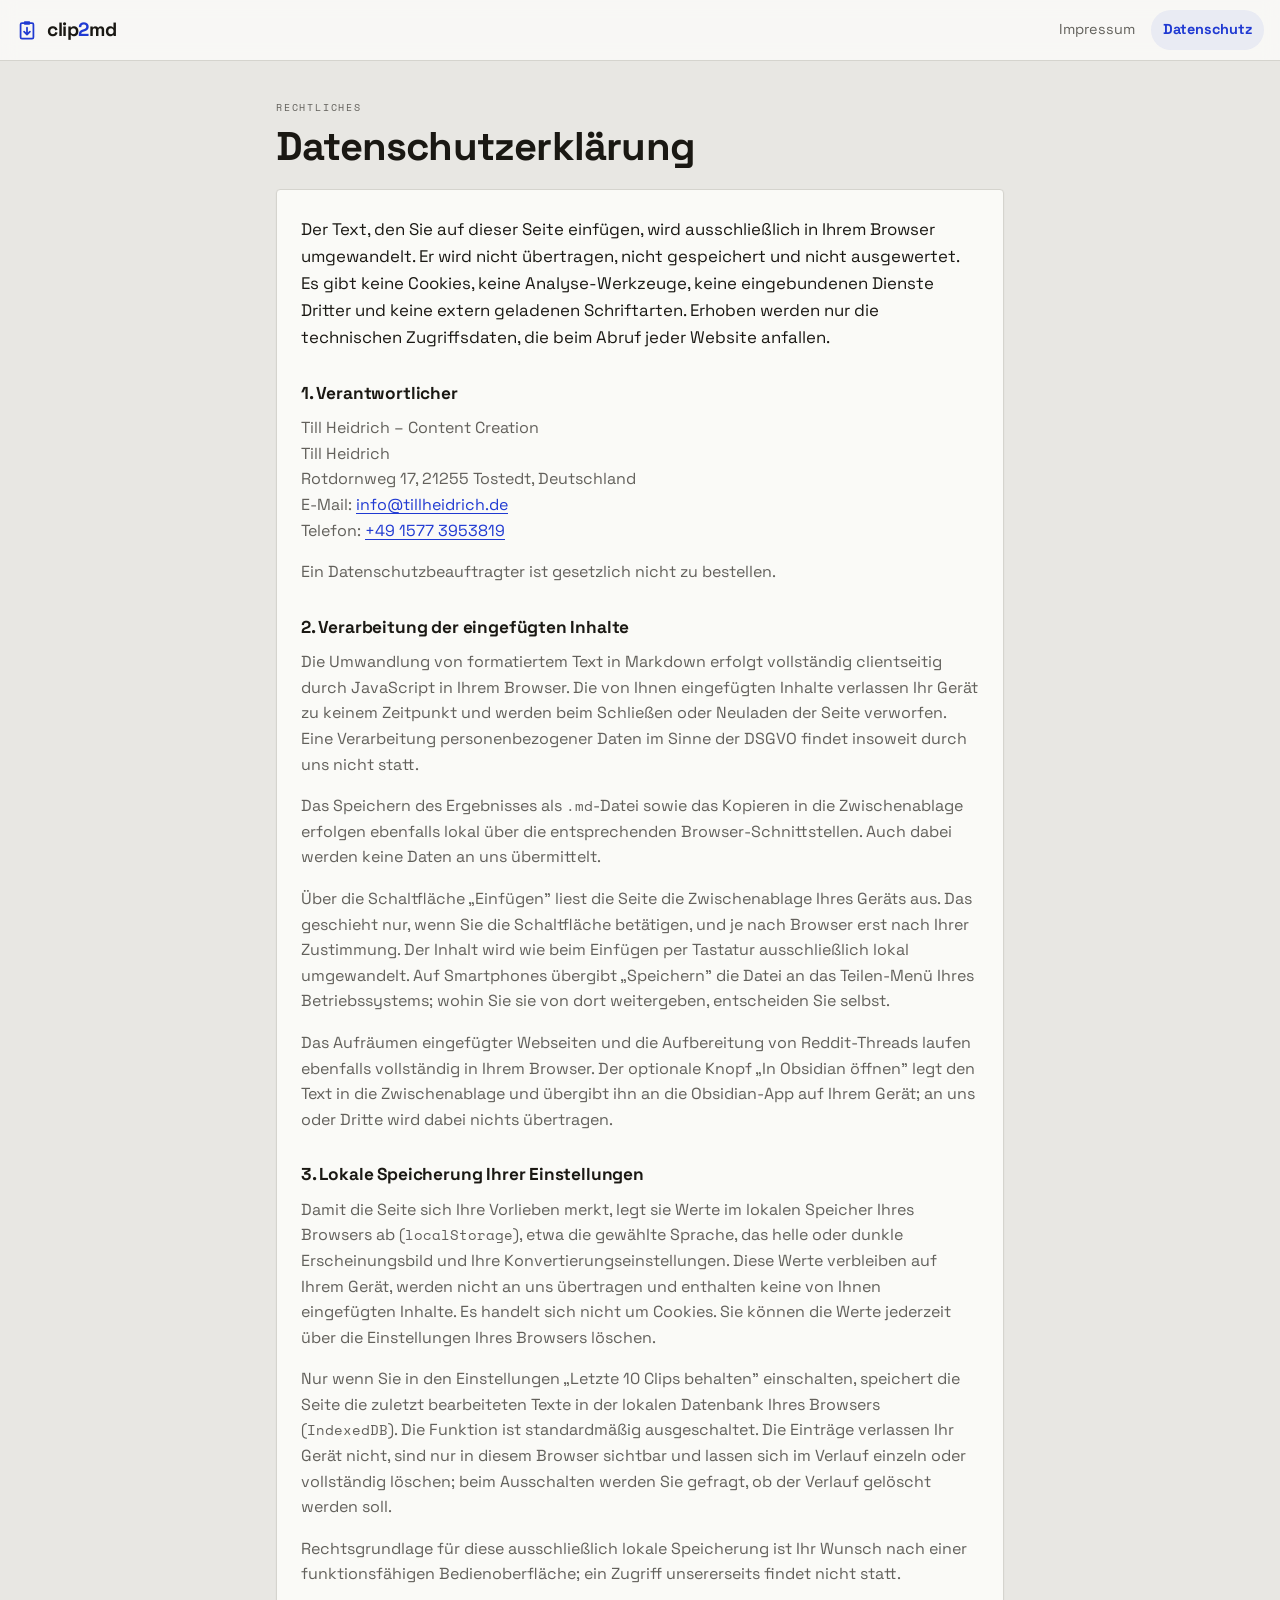
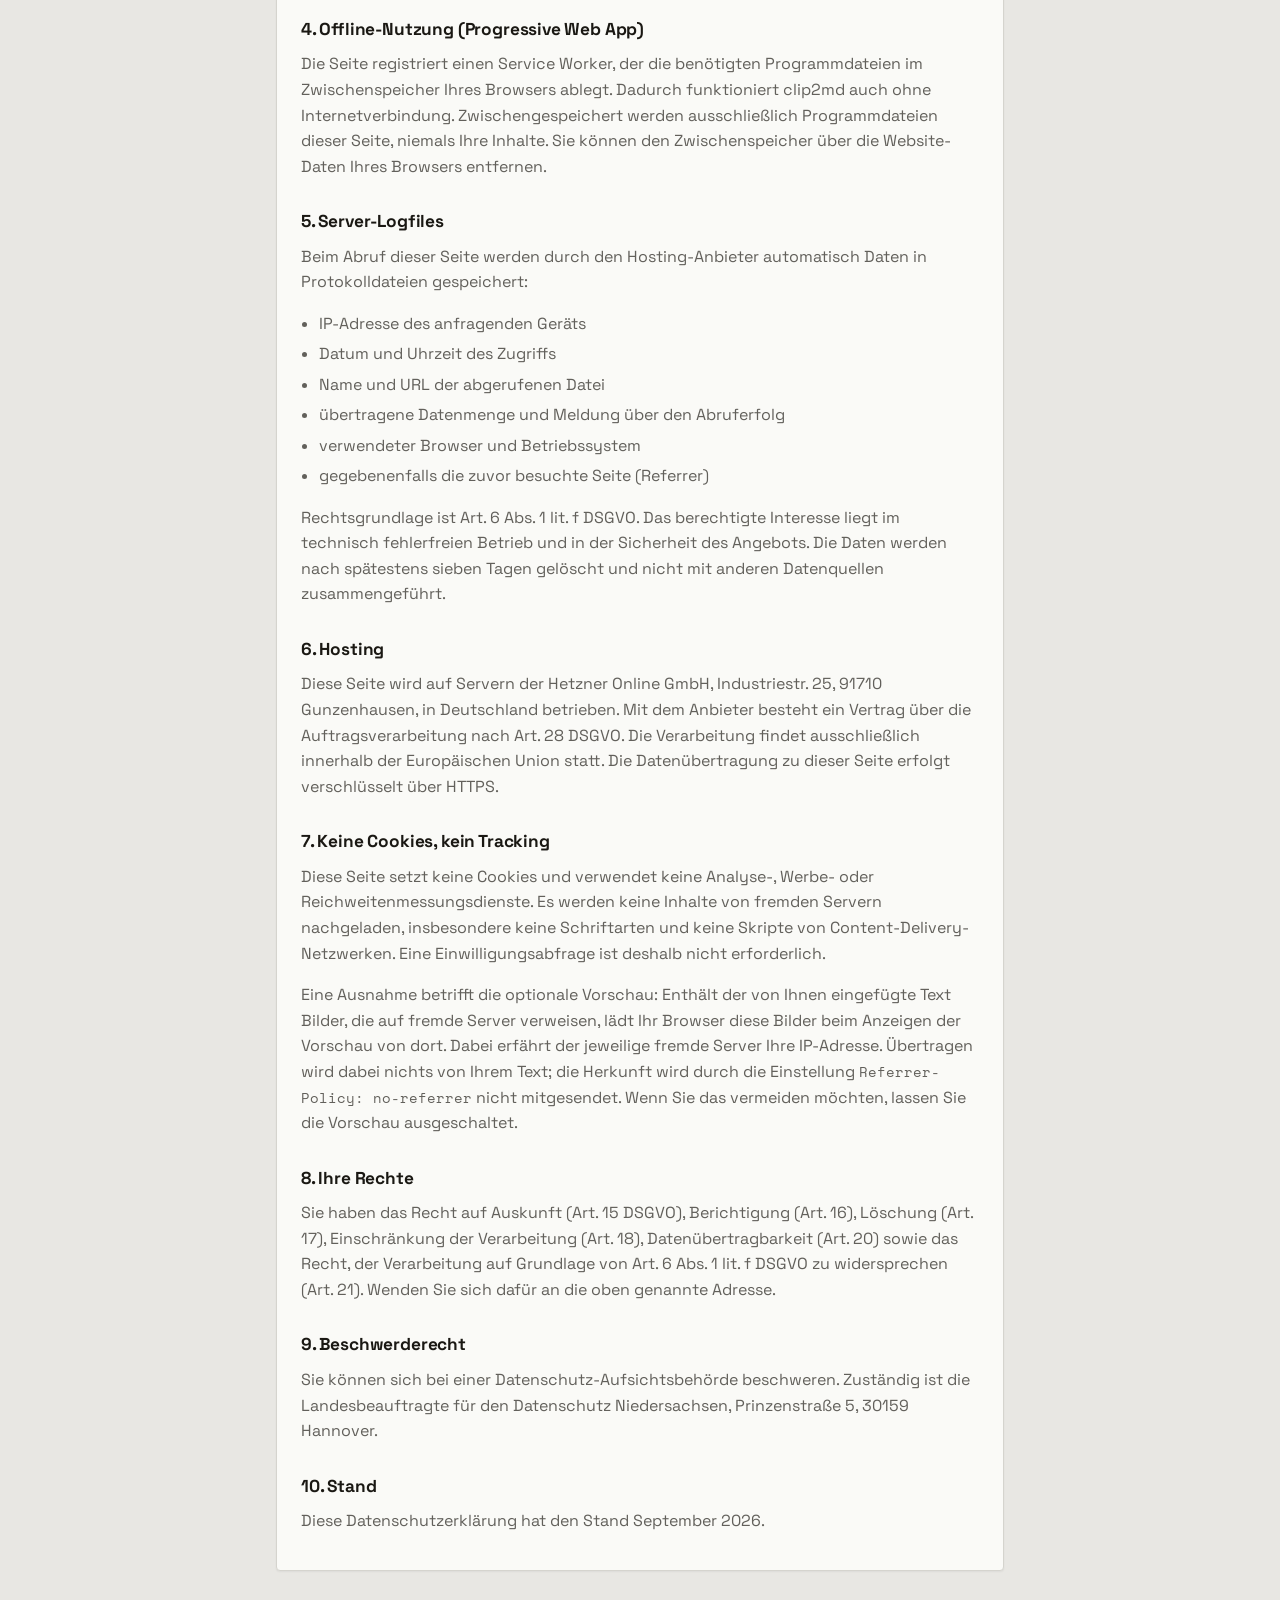
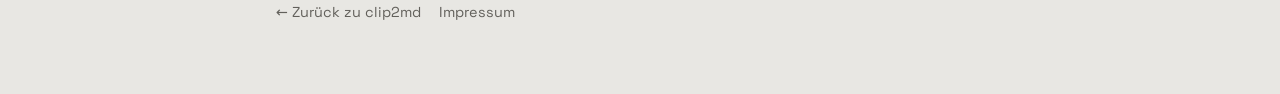
==== commit b00633af: "Aufräumen, Reddit-Aufbereitung, Obsidian, Verlauf, iPhone-Kurzbefehl; Spenden vorerst aus - clean.js" ====
--- a/datenschutz.html
+++ b/datenschutz.html
@@ -64,6 +64,12 @@
       Auf Smartphones übergibt „Speichern" die Datei an das Teilen-Menü Ihres Betriebssystems; wohin
       Sie sie von dort weitergeben, entscheiden Sie selbst.
     </p>
+    <p>
+      Das Aufräumen eingefügter Webseiten und die Aufbereitung von Reddit-Threads laufen ebenfalls
+      vollständig in Ihrem Browser. Der optionale Knopf „In Obsidian öffnen" legt den Text in die
+      Zwischenablage und übergibt ihn an die Obsidian-App auf Ihrem Gerät; an uns oder Dritte wird
+      dabei nichts übertragen.
+    </p>
 
     <h2>3. Lokale Speicherung Ihrer Einstellungen</h2>
     <p>
@@ -73,6 +79,13 @@
       verbleiben auf Ihrem Gerät, werden nicht an uns übertragen und enthalten keine von Ihnen
       eingefügten Inhalte. Es handelt sich nicht um Cookies. Sie können die Werte jederzeit über
       die Einstellungen Ihres Browsers löschen.
+    </p>
+    <p>
+      Nur wenn Sie in den Einstellungen „Letzte 10 Clips behalten" einschalten, speichert die Seite
+      die zuletzt bearbeiteten Texte in der lokalen Datenbank Ihres Browsers (<span class="mono">IndexedDB</span>).
+      Die Funktion ist standardmäßig ausgeschaltet. Die Einträge verlassen Ihr Gerät nicht, sind nur in
+      diesem Browser sichtbar und lassen sich im Verlauf einzeln oder vollständig löschen; beim
+      Ausschalten werden Sie gefragt, ob der Verlauf gelöscht werden soll.
     </p>
     <p>
       Rechtsgrundlage für diese ausschließlich lokale Speicherung ist Ihr Wunsch nach einer
@@ -132,28 +145,7 @@
       vermeiden möchten, lassen Sie die Vorschau ausgeschaltet.
     </p>
 
-    <h2>8. Spenden über PayPal</h2>
-    <p>
-      Auf der Seite finden Sie einen Link „Spenden" bzw. „Buy me a coffee". Es handelt sich um einen
-      einfachen Link; beim Aufruf von clip2md werden keine Inhalte, Skripte oder Cookies von PayPal
-      geladen und keine Daten an PayPal übertragen. Erst wenn Sie den Link anklicken, verlassen Sie
-      diese Seite und werden zu PayPal weitergeleitet.
-    </p>
-    <p>
-      Anbieter ist die PayPal (Europe) S.à r.l. et Cie, S.C.A., 22–24 Boulevard Royal, L-2449
-      Luxemburg. Für die Verarbeitung auf den Seiten von PayPal ist PayPal selbst verantwortlich; es
-      gilt dessen Datenschutzerklärung:
-      <a href="https://www.paypal.com/de/legalhub/privacy-full" rel="noopener nofollow">paypal.com/de/legalhub/privacy-full</a>.
-    </p>
-    <p>
-      Wenn Sie spenden, erhalten wir von PayPal die zur Abwicklung nötigen Angaben: Ihren Namen, Ihre
-      E-Mail-Adresse, den Betrag, das Datum und gegebenenfalls eine Nachricht, die Sie hinzufügen.
-      Rechtsgrundlage ist Art. 6 Abs. 1 lit. b DSGVO (Abwicklung der Zuwendung) sowie Art. 6 Abs. 1
-      lit. c DSGVO in Verbindung mit den steuer- und handelsrechtlichen Aufbewahrungspflichten
-      (in der Regel zehn Jahre). Eine weitere Nutzung, etwa für Werbung, findet nicht statt.
-    </p>
-
-    <h2>9. Ihre Rechte</h2>
+    <h2>8. Ihre Rechte</h2>
     <p>
       Sie haben das Recht auf Auskunft (Art. 15 DSGVO), Berichtigung (Art. 16), Löschung
       (Art. 17), Einschränkung der Verarbeitung (Art. 18), Datenübertragbarkeit (Art. 20) sowie
@@ -161,20 +153,19 @@
       (Art. 21). Wenden Sie sich dafür an die oben genannte Adresse.
     </p>
 
-    <h2>10. Beschwerderecht</h2>
+    <h2>9. Beschwerderecht</h2>
     <p>
       Sie können sich bei einer Datenschutz-Aufsichtsbehörde beschweren. Zuständig ist die
       Landesbeauftragte für den Datenschutz Niedersachsen, Prinzenstraße 5, 30159 Hannover.
     </p>
 
-    <h2>11. Stand</h2>
+    <h2>10. Stand</h2>
     <p>Diese Datenschutzerklärung hat den Stand September 2026.</p>
 
     </div>
     <div class="legal-foot">
       <a href="/">← Zurück zu clip2md</a>
       <a href="/impressum.html">Impressum</a>
-      <a href="https://www.paypal.com/donate/?business=info%40tillheidrich.de&amp;currency_code=EUR&amp;item_name=clip2md" target="_blank" rel="noopener nofollow">Spenden</a>
     </div>
   </main>
 </body>
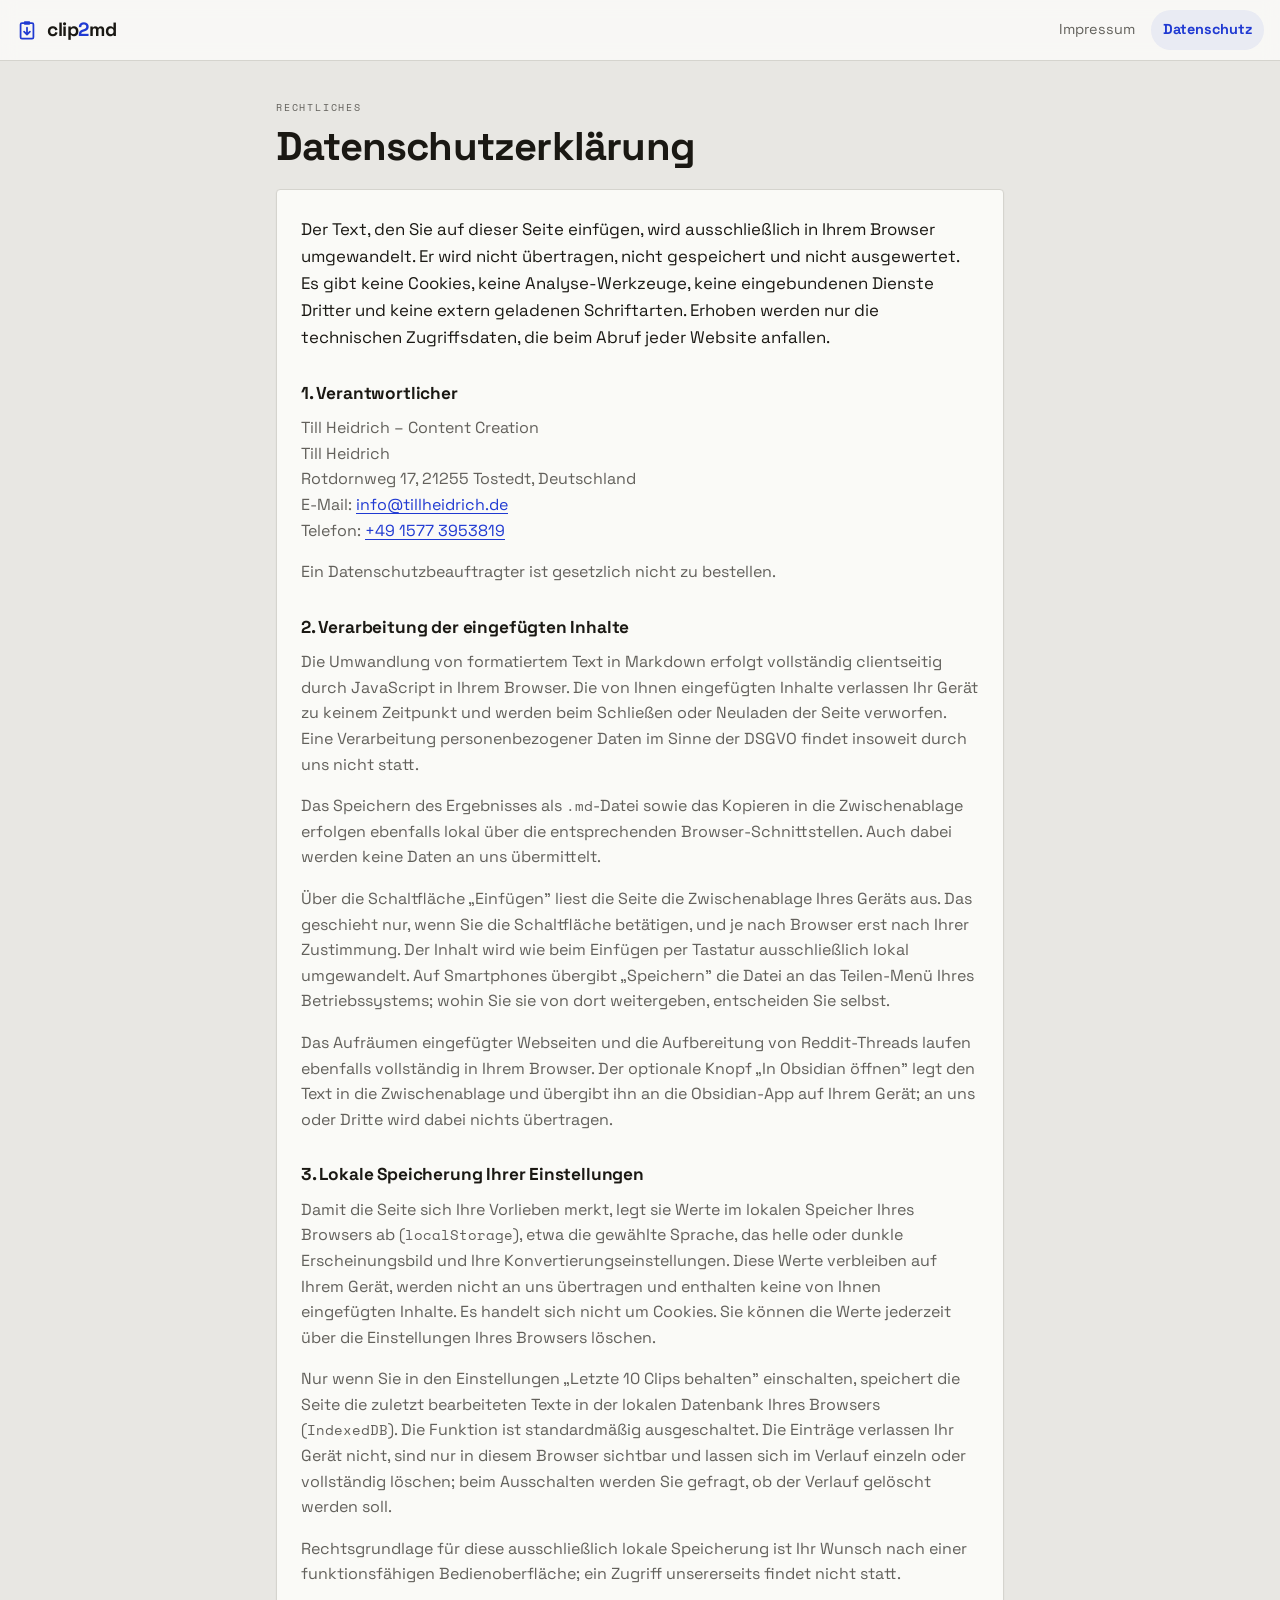
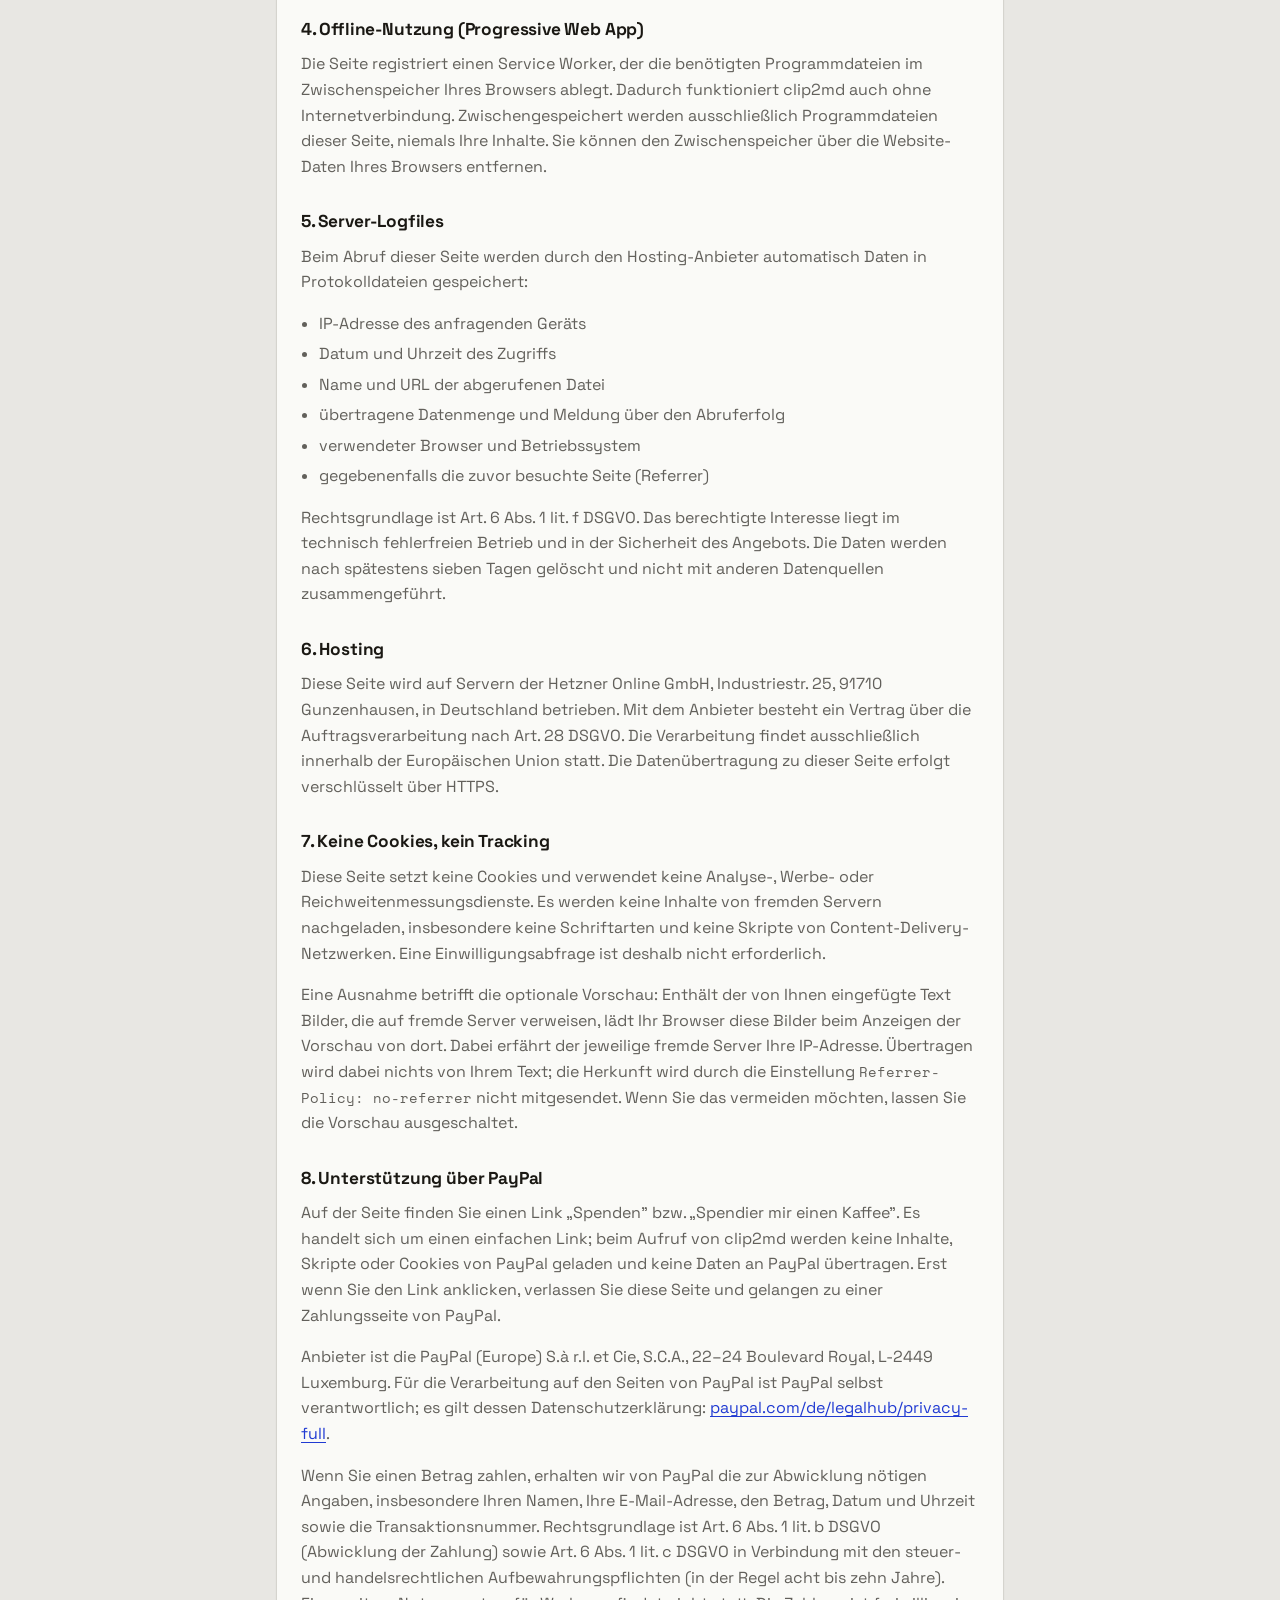
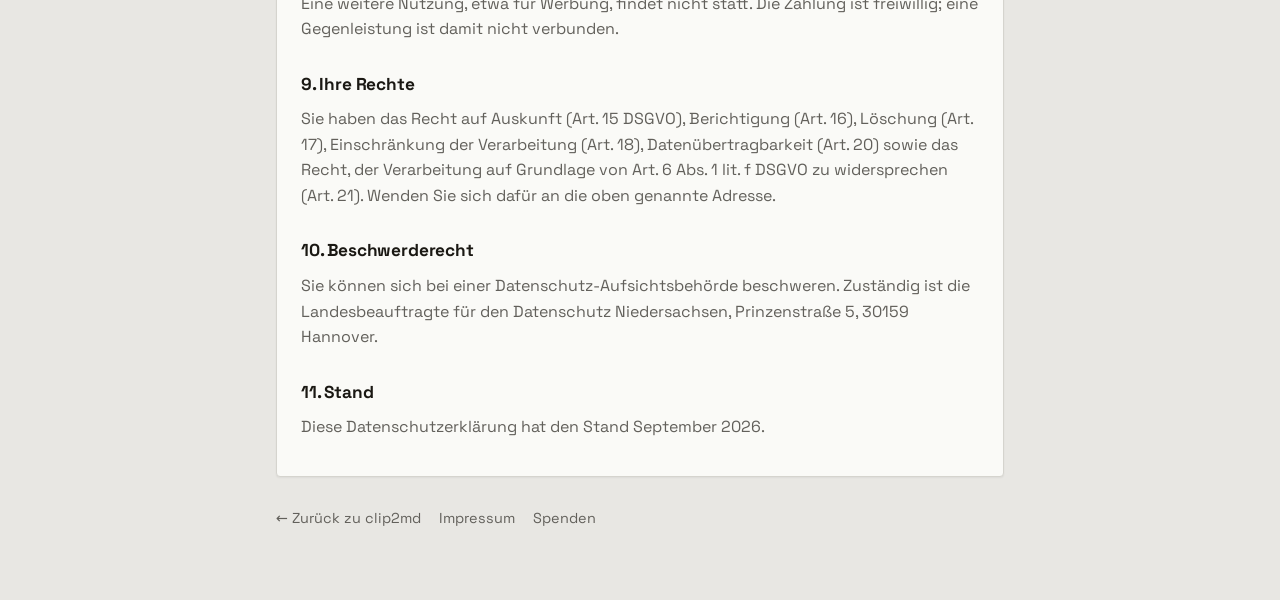
==== commit b955d857: "Spenden über PayPal-Zahlungslink wieder aktiv (DE/EN), Datenschutz §8, SW-Cache v7" ====
--- a/datenschutz.html
+++ b/datenschutz.html
@@ -145,7 +145,30 @@
       vermeiden möchten, lassen Sie die Vorschau ausgeschaltet.
     </p>
 
-    <h2>8. Ihre Rechte</h2>
+    <h2>8. Unterstützung über PayPal</h2>
+    <p>
+      Auf der Seite finden Sie einen Link „Spenden" bzw. „Spendier mir einen Kaffee". Es handelt sich
+      um einen einfachen Link; beim Aufruf von clip2md werden keine Inhalte, Skripte oder Cookies von
+      PayPal geladen und keine Daten an PayPal übertragen. Erst wenn Sie den Link anklicken, verlassen
+      Sie diese Seite und gelangen zu einer Zahlungsseite von PayPal.
+    </p>
+    <p>
+      Anbieter ist die PayPal (Europe) S.à r.l. et Cie, S.C.A., 22–24 Boulevard Royal, L-2449
+      Luxemburg. Für die Verarbeitung auf den Seiten von PayPal ist PayPal selbst verantwortlich; es
+      gilt dessen Datenschutzerklärung:
+      <a href="https://www.paypal.com/de/legalhub/privacy-full" rel="noopener nofollow">paypal.com/de/legalhub/privacy-full</a>.
+    </p>
+    <p>
+      Wenn Sie einen Betrag zahlen, erhalten wir von PayPal die zur Abwicklung nötigen Angaben,
+      insbesondere Ihren Namen, Ihre E-Mail-Adresse, den Betrag, Datum und Uhrzeit sowie die
+      Transaktionsnummer. Rechtsgrundlage ist Art. 6 Abs. 1 lit. b DSGVO (Abwicklung der Zahlung)
+      sowie Art. 6 Abs. 1 lit. c DSGVO in Verbindung mit den steuer- und handelsrechtlichen
+      Aufbewahrungspflichten (in der Regel acht bis zehn Jahre). Eine weitere Nutzung, etwa für
+      Werbung, findet nicht statt. Die Zahlung ist freiwillig; eine Gegenleistung ist damit nicht
+      verbunden.
+    </p>
+
+    <h2>9. Ihre Rechte</h2>
     <p>
       Sie haben das Recht auf Auskunft (Art. 15 DSGVO), Berichtigung (Art. 16), Löschung
       (Art. 17), Einschränkung der Verarbeitung (Art. 18), Datenübertragbarkeit (Art. 20) sowie
@@ -153,19 +176,20 @@
       (Art. 21). Wenden Sie sich dafür an die oben genannte Adresse.
     </p>
 
-    <h2>9. Beschwerderecht</h2>
+    <h2>10. Beschwerderecht</h2>
     <p>
       Sie können sich bei einer Datenschutz-Aufsichtsbehörde beschweren. Zuständig ist die
       Landesbeauftragte für den Datenschutz Niedersachsen, Prinzenstraße 5, 30159 Hannover.
     </p>
 
-    <h2>10. Stand</h2>
+    <h2>11. Stand</h2>
     <p>Diese Datenschutzerklärung hat den Stand September 2026.</p>
 
     </div>
     <div class="legal-foot">
       <a href="/">← Zurück zu clip2md</a>
       <a href="/impressum.html">Impressum</a>
+      <a href="https://www.paypal.com/ncp/payment/54FPXDFBMP5TJ" target="_blank" rel="noopener nofollow">Spenden</a>
     </div>
   </main>
 </body>
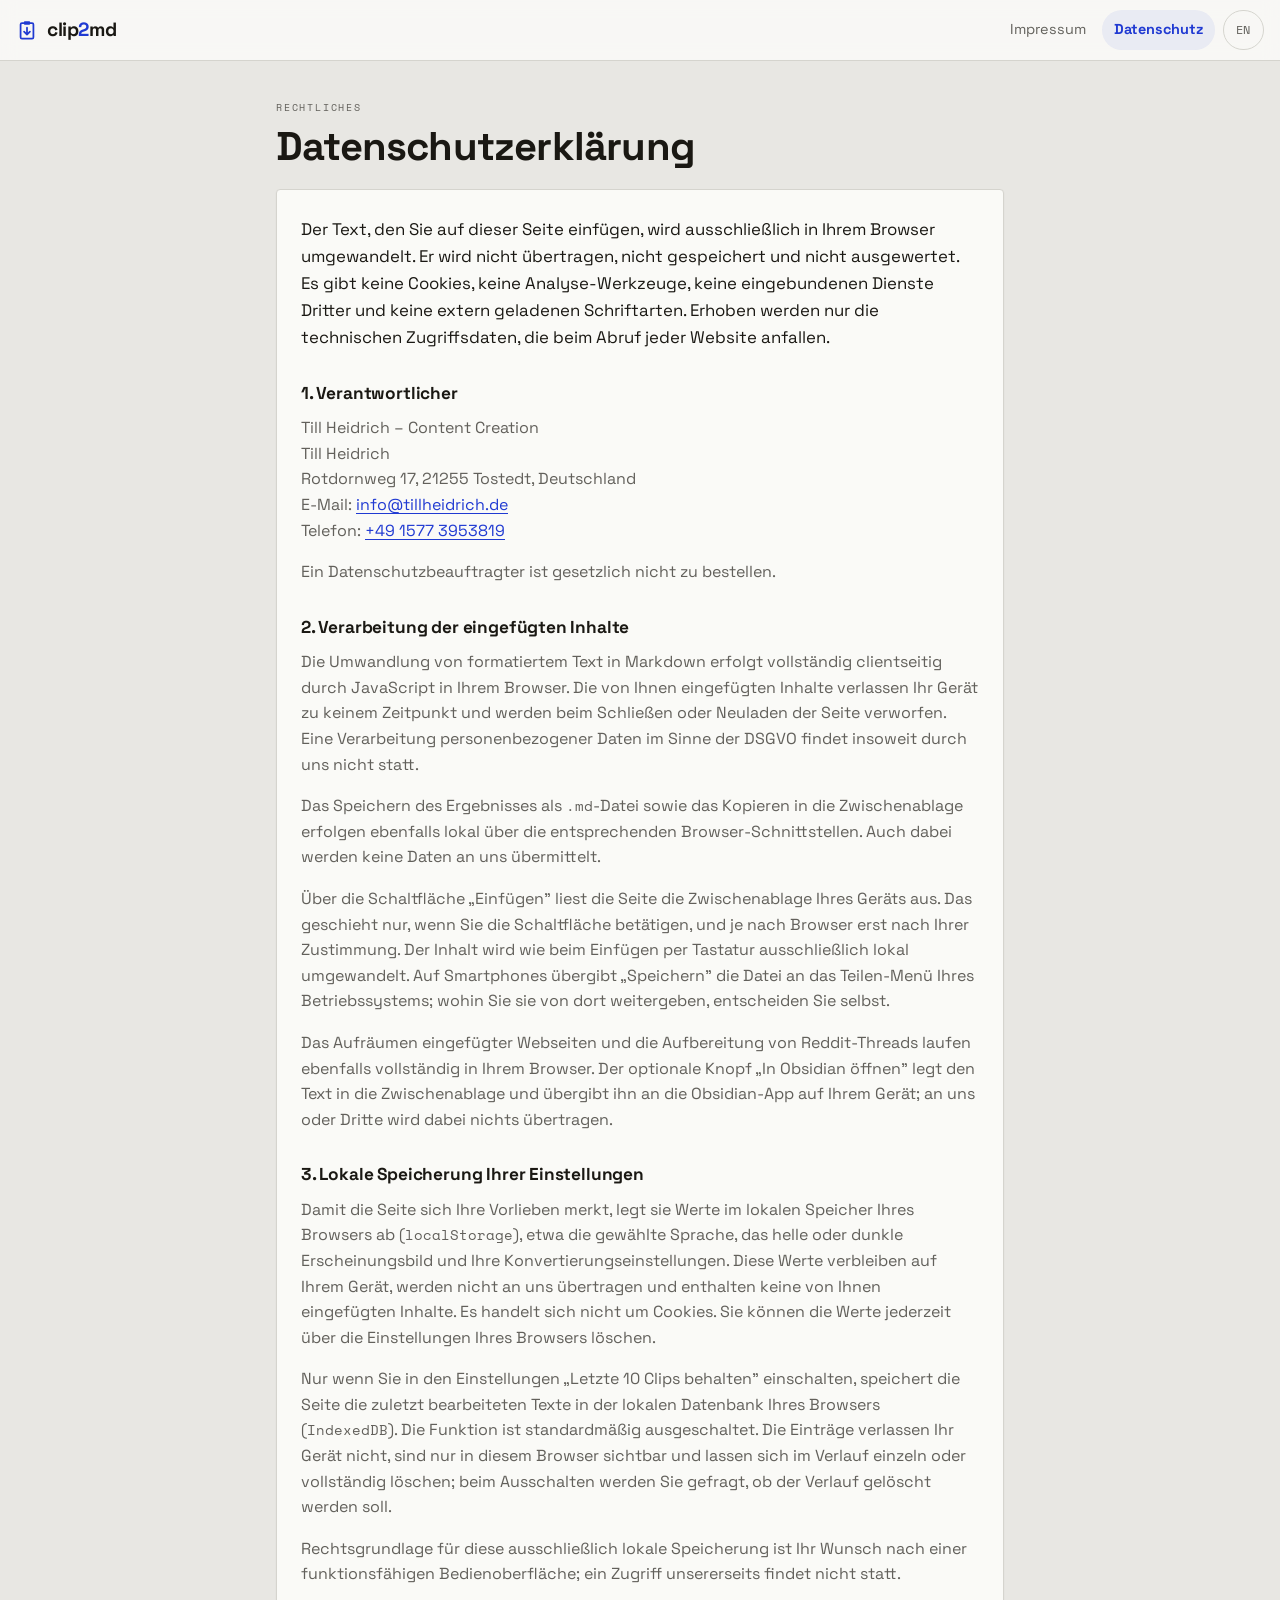
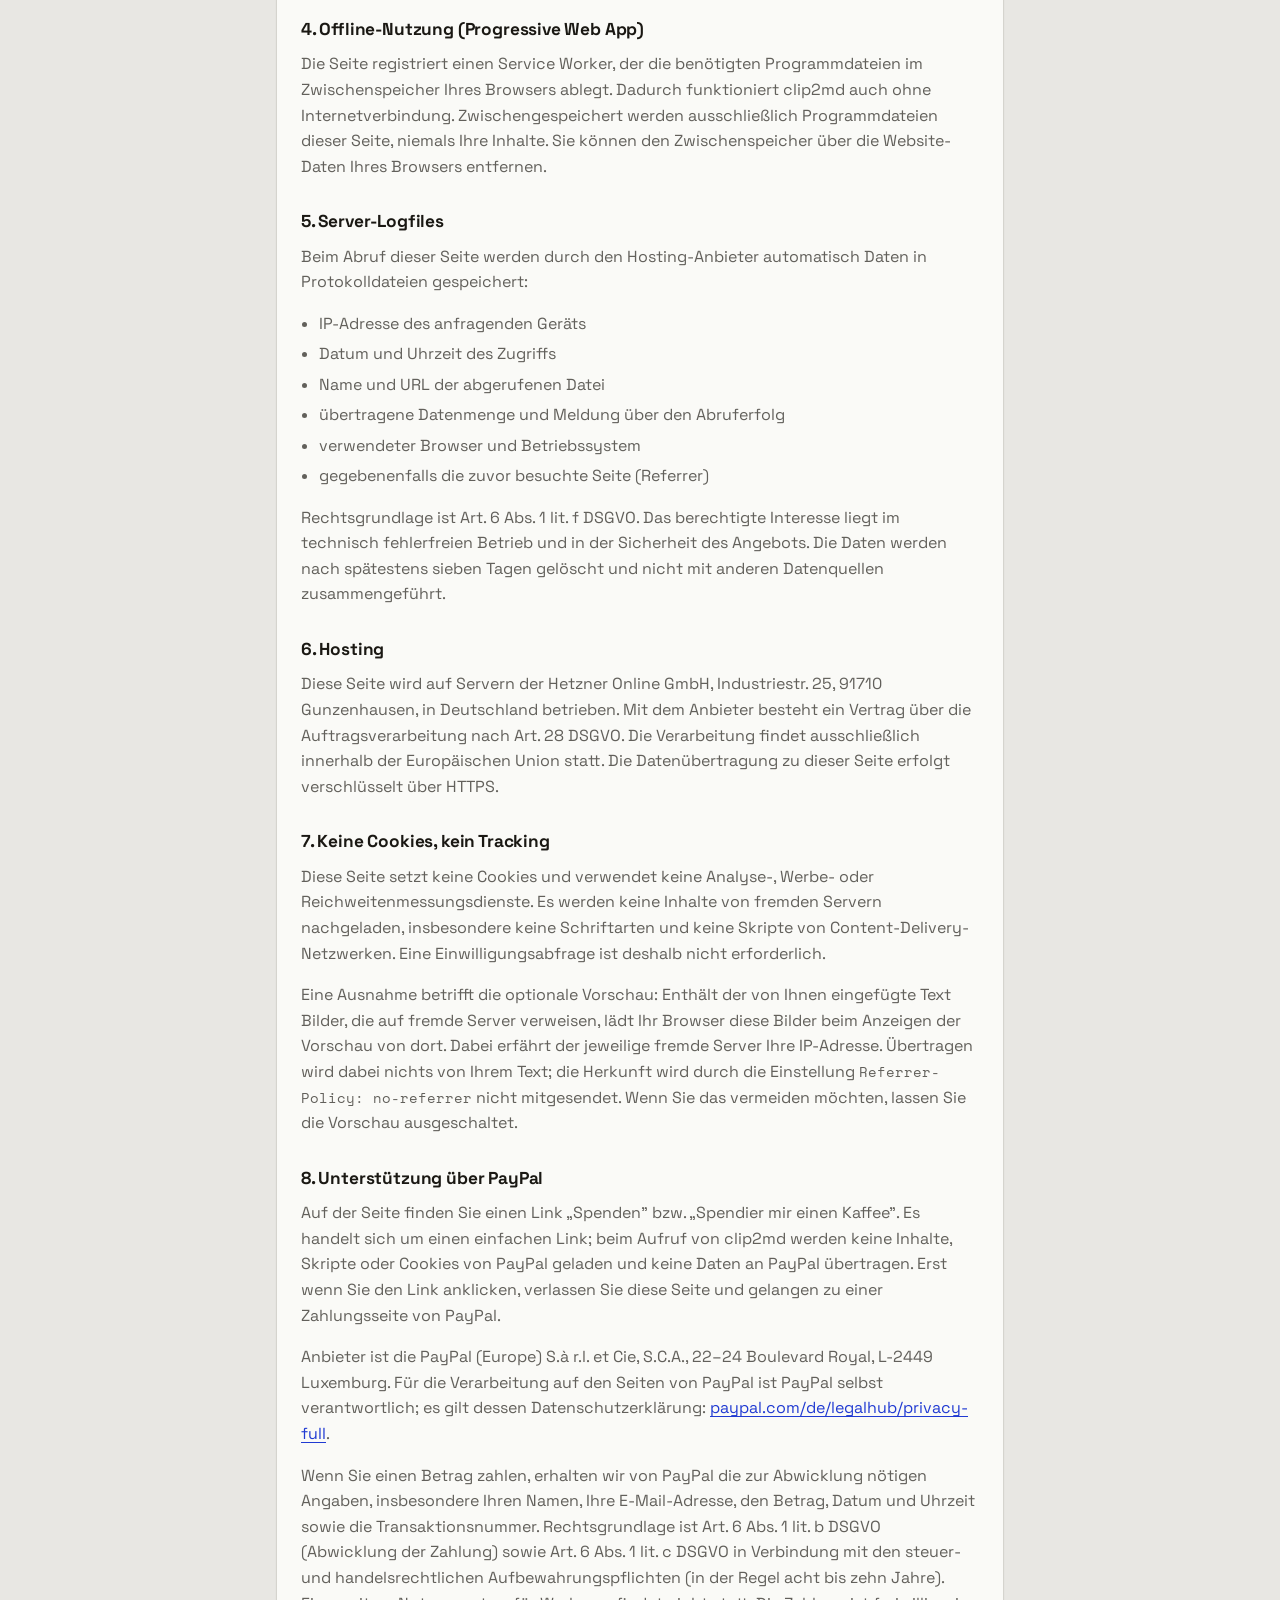
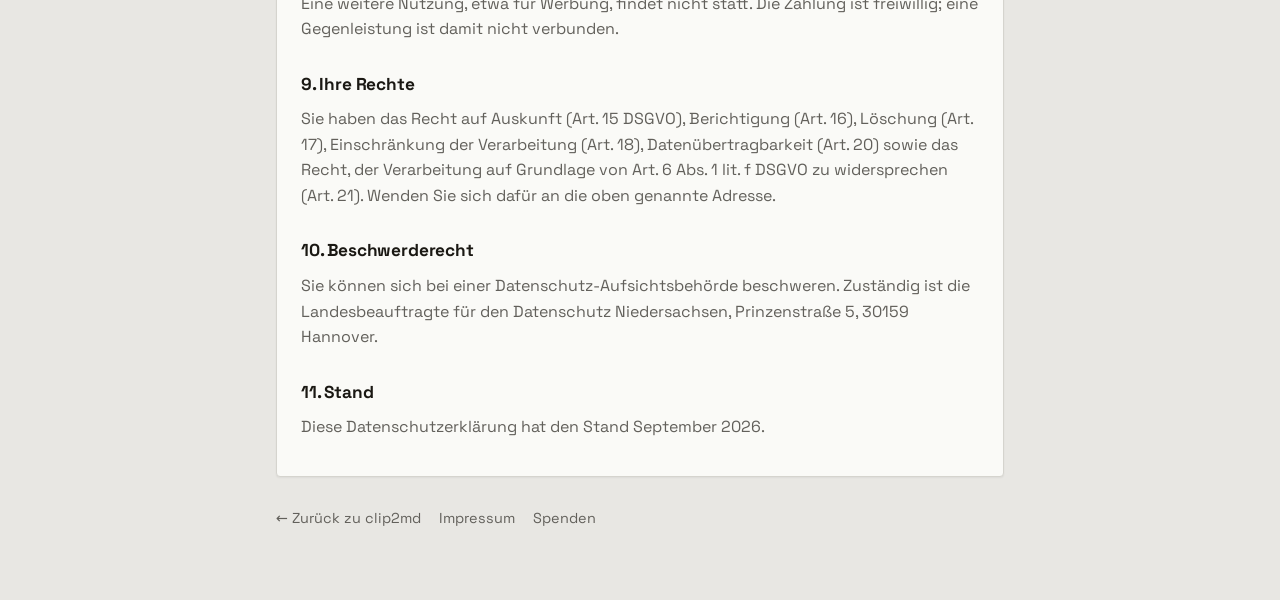
==== commit a1a58531: "Rechtstexte auf Englisch (imprint, privacy), App-Sprache folgt Browsersprache, SW-Cache v8 - Sprache" ====
--- a/datenschutz.html
+++ b/datenschutz.html
@@ -8,6 +8,8 @@
 <title>Datenschutzerklärung — clip2md</title>
 <link rel="icon" href="/icon.svg" type="image/svg+xml" />
 <link rel="stylesheet" href="/legal.css" />
+<link rel="alternate" hreflang="de" href="https://clip2md.heidrich-digital.de/datenschutz.html" />
+<link rel="alternate" hreflang="en" href="https://clip2md.heidrich-digital.de/privacy.html" />
 <script>
   try { var th = JSON.parse(localStorage.getItem('clip2md:theme')); if (th === 'dark' || (th === null && matchMedia('(prefers-color-scheme: dark)').matches)) document.documentElement.setAttribute('data-theme','dark'); } catch (e) {}
 </script>
@@ -18,6 +20,7 @@
     <nav>
       <a href="/impressum.html">Impressum</a>
       <a href="/datenschutz.html" aria-current="page">Datenschutz</a>
+      <a class="lang" href="/privacy.html" hreflang="en" lang="en" title="English">EN</a>
     </nav>
   </header>
 
@@ -25,6 +28,7 @@
     <span class="mono-label">Rechtliches</span>
     <h1>Datenschutzerklärung</h1>
     <div class="card">
+
 
     <p class="intro">
       Der Text, den Sie auf dieser Seite einfügen, wird ausschließlich in Ihrem Browser
--- a/legal.css
+++ b/legal.css
@@ -62,3 +62,12 @@
 }
 @media (prefers-reduced-motion: reduce) { *, *::before, *::after { transition-duration: .001ms !important; animation-duration: .001ms !important; } }
 .card > :first-child { margin-top: 18px; }
+.topbar nav a.lang { font-family: var(--mono); font-size: 0.72rem; letter-spacing: .06em; border: 1px solid var(--line); margin-left: 4px; }
+.topbar nav a.lang:hover { color: var(--accent); border-color: var(--accent); background: transparent; }
+@media (max-width: 560px) {
+  .topbar { gap: 8px; padding-left: 12px; padding-right: 12px; }
+  .brand { font-size: 1.05rem; }
+  .topbar nav { flex-wrap: nowrap; gap: 2px; }
+  .topbar nav a { padding: 0 8px; font-size: 0.8rem; }
+  .topbar nav a.lang { padding: 0 7px; margin-left: 2px; }
+}
